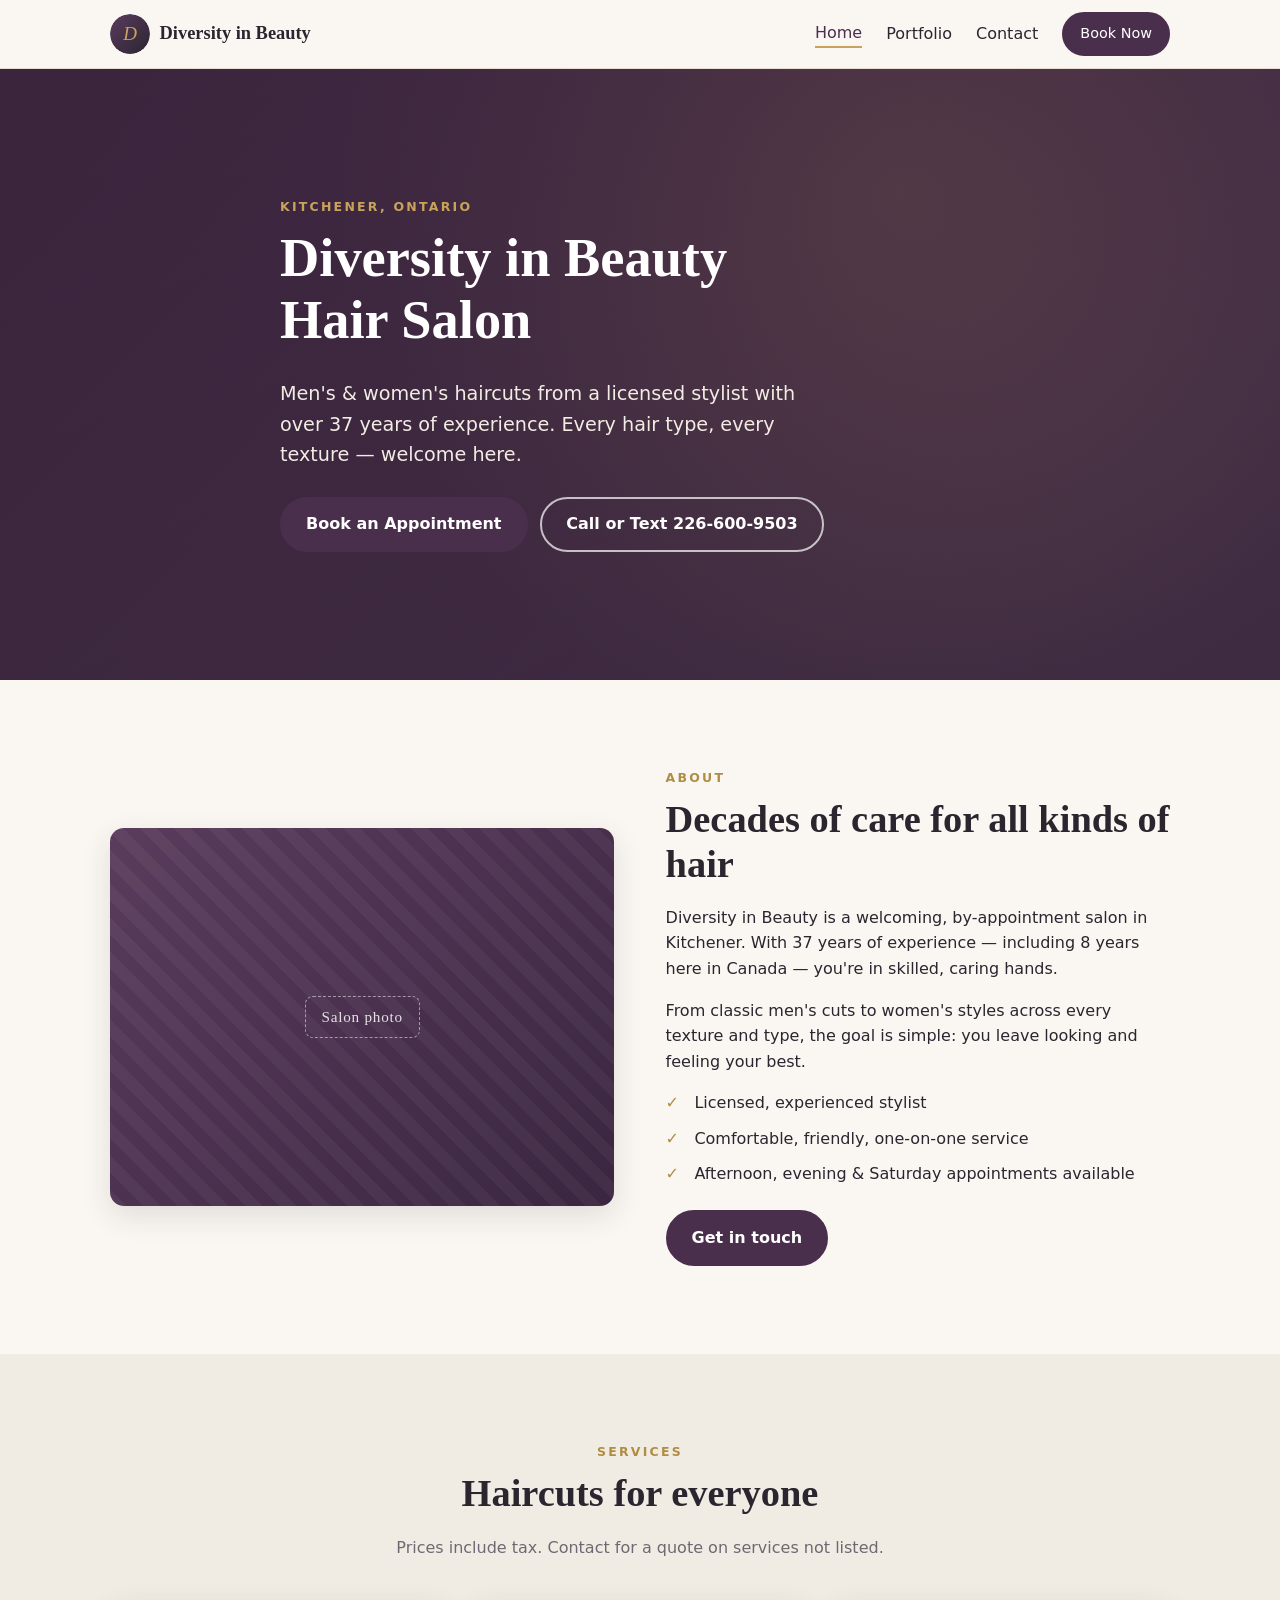
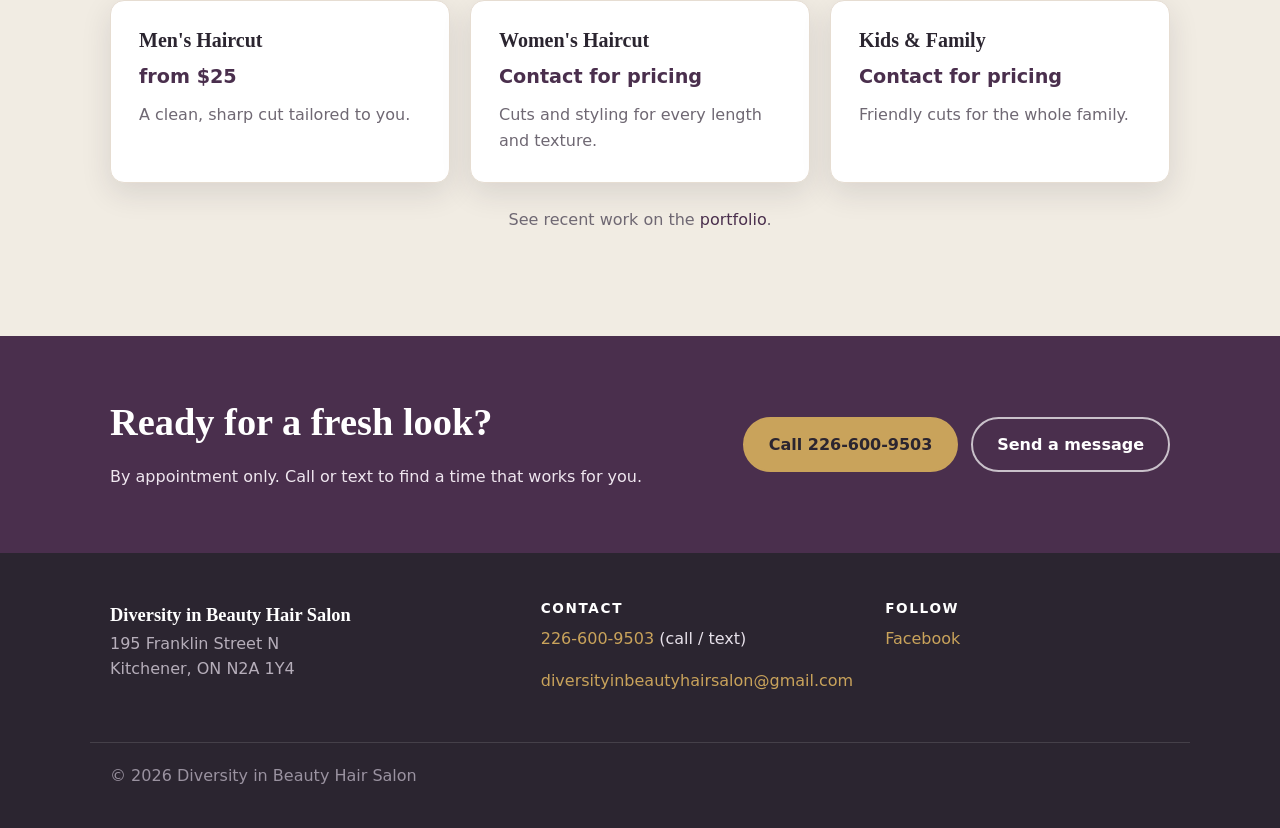
==== index.html @ 56483f5f "Add static rebuild of salon website (POC for Wix migration) Rebuilds the Diversity in Beauty Hair Sa" ====
<!DOCTYPE html>
<html lang="en">
<head>
  <meta charset="UTF-8" />
  <meta name="viewport" content="width=device-width, initial-scale=1.0" />
  <title>Diversity in Beauty Hair Salon | Kitchener, ON</title>
  <meta name="description" content="Diversity in Beauty Hair Salon in Kitchener, ON. Men's and women's haircuts by a licensed stylist with 37 years of experience. By appointment — call or text 226-600-9503." />
  <meta name="theme-color" content="#4a2f4d" />

  <!-- Open Graph / social sharing -->
  <meta property="og:title" content="Diversity in Beauty Hair Salon" />
  <meta property="og:description" content="Men's and women's haircuts in Kitchener, ON. By appointment — call or text 226-600-9503." />
  <meta property="og:type" content="website" />
  <meta property="og:url" content="https://www.diversityinbeautyhairsalon.com/" />
  <meta property="og:image" content="assets/hero-salon.svg" />

  <link rel="icon" href="assets/favicon.svg" type="image/svg+xml" />
  <link rel="stylesheet" href="css/styles.css" />

  <!-- Structured data for local SEO -->
  <script type="application/ld+json">
  {
    "@context": "https://schema.org",
    "@type": "HairSalon",
    "name": "Diversity in Beauty Hair Salon",
    "image": "https://www.diversityinbeautyhairsalon.com/assets/hero-salon.svg",
    "url": "https://www.diversityinbeautyhairsalon.com/",
    "telephone": "+1-226-600-9503",
    "email": "diversityinbeautyhairsalon@gmail.com",
    "priceRange": "$$",
    "address": {
      "@type": "PostalAddress",
      "streetAddress": "195 Franklin Street N",
      "addressLocality": "Kitchener",
      "addressRegion": "ON",
      "postalCode": "N2A 1Y4",
      "addressCountry": "CA"
    },
    "sameAs": ["https://www.facebook.com/diversitybeautyhairsalon/"]
  }
  </script>
</head>
<body>
  <a class="skip-link" href="#main">Skip to content</a>

  <!-- Header / nav -->
  <header class="site-header" data-header>
    <div class="container nav-bar">
      <a class="brand" href="index.html">
        <img src="assets/logo.svg" alt="" class="brand-mark" width="40" height="40" />
        <span class="brand-text">Diversity in Beauty</span>
      </a>
      <button class="nav-toggle" aria-expanded="false" aria-controls="primary-nav" aria-label="Open menu" data-nav-toggle>
        <span></span><span></span><span></span>
      </button>
      <nav class="primary-nav" id="primary-nav" data-nav>
        <a href="index.html" class="active">Home</a>
        <a href="portfolio.html">Portfolio</a>
        <a href="contact.html">Contact</a>
        <a href="contact.html" class="btn btn-sm nav-cta">Book Now</a>
      </nav>
    </div>
  </header>

  <main id="main">
    <!-- Hero -->
    <section class="hero">
      <div class="hero-media" aria-hidden="true"></div>
      <div class="container hero-inner">
        <p class="eyebrow">Kitchener, Ontario</p>
        <h1>Diversity in Beauty<br />Hair Salon</h1>
        <p class="lead">Men's &amp; women's haircuts from a licensed stylist with over 37 years of experience. Every hair type, every texture &mdash; welcome here.</p>
        <div class="hero-actions">
          <a href="contact.html" class="btn">Book an Appointment</a>
          <a href="tel:+12266009503" class="btn btn-outline">Call or Text 226-600-9503</a>
        </div>
      </div>
    </section>

    <!-- About -->
    <section class="section">
      <div class="container grid-2">
        <div class="media-card" role="img" aria-label="Photo of the salon interior — replace with a real photo">
          <span class="media-card-label">Salon photo</span>
        </div>
        <div>
          <p class="eyebrow">About</p>
          <h2>Decades of care for all kinds of hair</h2>
          <p>Diversity in Beauty is a welcoming, by-appointment salon in Kitchener. With 37 years of experience &mdash; including 8 years here in Canada &mdash; you're in skilled, caring hands.</p>
          <p>From classic men's cuts to women's styles across every texture and type, the goal is simple: you leave looking and feeling your best.</p>
          <ul class="checklist">
            <li>Licensed, experienced stylist</li>
            <li>Comfortable, friendly, one-on-one service</li>
            <li>Afternoon, evening &amp; Saturday appointments available</li>
          </ul>
          <a href="contact.html" class="btn">Get in touch</a>
        </div>
      </div>
    </section>

    <!-- Services -->
    <section class="section section-alt">
      <div class="container">
        <div class="section-head">
          <p class="eyebrow">Services</p>
          <h2>Haircuts for everyone</h2>
          <p class="section-sub">Prices include tax. Contact for a quote on services not listed.</p>
        </div>
        <div class="cards">
          <article class="card">
            <h3>Men's Haircut</h3>
            <p class="price">from $25</p>
            <p>A clean, sharp cut tailored to you.</p>
          </article>
          <article class="card">
            <h3>Women's Haircut</h3>
            <p class="price">Contact for pricing</p>
            <p>Cuts and styling for every length and texture.</p>
          </article>
          <article class="card">
            <h3>Kids &amp; Family</h3>
            <p class="price">Contact for pricing</p>
            <p>Friendly cuts for the whole family.</p>
          </article>
        </div>
        <p class="muted center">See recent work on the <a href="portfolio.html">portfolio</a>.</p>
      </div>
    </section>

    <!-- CTA -->
    <section class="cta-band">
      <div class="container cta-inner">
        <div>
          <h2>Ready for a fresh look?</h2>
          <p>By appointment only. Call or text to find a time that works for you.</p>
        </div>
        <div class="cta-actions">
          <a href="tel:+12266009503" class="btn">Call 226-600-9503</a>
          <a href="contact.html" class="btn btn-outline">Send a message</a>
        </div>
      </div>
    </section>
  </main>

  <!-- Footer -->
  <footer class="site-footer">
    <div class="container footer-grid">
      <div>
        <span class="brand-text">Diversity in Beauty Hair Salon</span>
        <p class="muted">195 Franklin Street N<br />Kitchener, ON N2A 1Y4</p>
      </div>
      <div>
        <h4>Contact</h4>
        <p><a href="tel:+12266009503">226-600-9503</a> (call / text)</p>
        <p><a href="mailto:diversityinbeautyhairsalon@gmail.com">diversityinbeautyhairsalon@gmail.com</a></p>
      </div>
      <div>
        <h4>Follow</h4>
        <p><a href="https://www.facebook.com/diversitybeautyhairsalon/" target="_blank" rel="noopener">Facebook</a></p>
      </div>
    </div>
    <div class="container footer-bottom">
      <p class="muted">&copy; <span data-year>2026</span> Diversity in Beauty Hair Salon</p>
    </div>
  </footer>

  <script src="js/main.js"></script>
</body>
</html>
---- css/styles.css ----
/* =========================================================
   Diversity in Beauty Hair Salon
   Lightweight, dependency-free stylesheet
   ========================================================= */

:root {
  --plum: #4a2f4d;
  --plum-dark: #38233a;
  --gold: #c9a35b;
  --gold-dark: #b08d44;
  --cream: #faf7f2;
  --cream-2: #f1ece3;
  --ink: #2b2530;
  --muted: #6f6873;
  --white: #ffffff;
  --line: #e6ddd2;
  --radius: 14px;
  --shadow: 0 10px 30px rgba(43, 37, 48, 0.12);
  --maxw: 1100px;
  --font: "Segoe UI", system-ui, -apple-system, Roboto, Helvetica, Arial, sans-serif;
  --serif: Georgia, "Times New Roman", serif;
}

* { box-sizing: border-box; }

html { scroll-behavior: smooth; }

body {
  margin: 0;
  font-family: var(--font);
  color: var(--ink);
  background: var(--cream);
  line-height: 1.6;
  -webkit-font-smoothing: antialiased;
}

img { max-width: 100%; display: block; }

a { color: var(--plum); text-decoration: none; }
a:hover { text-decoration: underline; }

h1, h2, h3, h4 { font-family: var(--serif); line-height: 1.15; color: var(--ink); margin: 0 0 .5em; }
h1 { font-size: clamp(2.1rem, 5vw, 3.4rem); }
h2 { font-size: clamp(1.6rem, 3.5vw, 2.4rem); }
h3 { font-size: 1.25rem; }

p { margin: 0 0 1rem; }

.container { width: 100%; max-width: var(--maxw); margin: 0 auto; padding: 0 1.25rem; }

.eyebrow {
  text-transform: uppercase;
  letter-spacing: .18em;
  font-size: .78rem;
  font-weight: 700;
  color: var(--gold-dark);
  margin: 0 0 .6rem;
}

.muted { color: var(--muted); }
.center { text-align: center; }

.skip-link {
  position: absolute; left: -999px; top: 0;
  background: var(--plum); color: #fff; padding: .6rem 1rem; z-index: 200;
}
.skip-link:focus { left: 0; }

/* ---------- Buttons ---------- */
.btn {
  display: inline-block;
  background: var(--plum);
  color: #fff;
  padding: .8rem 1.5rem;
  border-radius: 999px;
  font-weight: 600;
  border: 2px solid var(--plum);
  cursor: pointer;
  transition: transform .12s ease, background .2s ease, box-shadow .2s ease;
  text-align: center;
}
.btn:hover { background: var(--plum-dark); border-color: var(--plum-dark); text-decoration: none; transform: translateY(-1px); box-shadow: var(--shadow); }
.btn-outline { background: transparent; color: var(--plum); }
.btn-outline:hover { background: var(--plum); color: #fff; }
.btn-sm { padding: .5rem 1rem; font-size: .9rem; }
.btn-block { width: 100%; }

/* ---------- Header / nav ---------- */
.site-header {
  position: sticky; top: 0; z-index: 100;
  background: rgba(250, 247, 242, .92);
  backdrop-filter: blur(8px);
  border-bottom: 1px solid var(--line);
}
.nav-bar { display: flex; align-items: center; justify-content: space-between; min-height: 68px; }
.brand { display: flex; align-items: center; gap: .6rem; color: var(--ink); }
.brand:hover { text-decoration: none; }
.brand-mark { border-radius: 50%; }
.brand-text { font-family: var(--serif); font-weight: 700; font-size: 1.15rem; }

.primary-nav { display: flex; align-items: center; gap: 1.5rem; }
.primary-nav a { color: var(--ink); font-weight: 500; }
.primary-nav a.active { color: var(--plum); border-bottom: 2px solid var(--gold); }
.primary-nav .nav-cta { color: #fff; }
.primary-nav .nav-cta.active { border-bottom: none; }

.nav-toggle {
  display: none;
  flex-direction: column; gap: 5px;
  background: none; border: 0; cursor: pointer; padding: .4rem;
}
.nav-toggle span { width: 26px; height: 2px; background: var(--ink); transition: .2s; }
.nav-toggle[aria-expanded="true"] span:nth-child(1) { transform: translateY(7px) rotate(45deg); }
.nav-toggle[aria-expanded="true"] span:nth-child(2) { opacity: 0; }
.nav-toggle[aria-expanded="true"] span:nth-child(3) { transform: translateY(-7px) rotate(-45deg); }

/* ---------- Hero ---------- */
.hero { position: relative; color: #fff; overflow: hidden; }
.hero-media {
  position: absolute; inset: 0;
  background:
    linear-gradient(135deg, rgba(56,35,58,.85), rgba(74,47,77,.6)),
    radial-gradient(circle at 70% 20%, rgba(201,163,91,.45), transparent 55%),
    linear-gradient(160deg, #4a2f4d, #2b2530);
}
.hero-inner { position: relative; padding: clamp(4rem, 12vw, 8rem) 1.25rem; max-width: 760px; }
.hero .eyebrow { color: var(--gold); }
.hero h1 { color: #fff; }
.hero .lead { font-size: 1.2rem; color: #f3ece4; max-width: 560px; }
.hero-actions { display: flex; flex-wrap: wrap; gap: .8rem; margin-top: 1.6rem; }
.hero .btn-outline { color: #fff; border-color: rgba(255,255,255,.7); }
.hero .btn-outline:hover { background: #fff; color: var(--plum); border-color: #fff; }

/* ---------- Sections ---------- */
.section { padding: clamp(3rem, 7vw, 5.5rem) 0; }
.section-alt { background: var(--cream-2); }
.section-head { max-width: 640px; margin: 0 auto 2.5rem; text-align: center; }
.section-sub { color: var(--muted); }
.lead { font-size: 1.15rem; }

.page-head { background: var(--cream-2); padding: clamp(2.5rem, 6vw, 4rem) 0; border-bottom: 1px solid var(--line); }
.page-head .lead { max-width: 620px; }

.grid-2 { display: grid; grid-template-columns: 1fr 1fr; gap: clamp(1.5rem, 4vw, 3.5rem); align-items: center; }

/* Image placeholder card */
.media-card {
  position: relative;
  aspect-ratio: 4 / 3;
  border-radius: var(--radius);
  background:
    repeating-linear-gradient(45deg, rgba(255,255,255,.04) 0 12px, transparent 12px 24px),
    linear-gradient(135deg, #5a3c5d, #3a2640);
  box-shadow: var(--shadow);
  display: grid; place-items: center;
}
.media-card-label {
  color: rgba(255,255,255,.85);
  font-family: var(--serif);
  letter-spacing: .05em;
  border: 1px dashed rgba(255,255,255,.5);
  padding: .5rem 1rem; border-radius: 8px; font-size: .95rem;
}

.checklist { list-style: none; padding: 0; margin: 0 0 1.5rem; }
.checklist li { position: relative; padding-left: 1.8rem; margin-bottom: .6rem; }
.checklist li::before {
  content: "✓"; position: absolute; left: 0; top: 0;
  color: var(--gold-dark); font-weight: 700;
}

/* ---------- Cards / services ---------- */
.cards { display: grid; grid-template-columns: repeat(3, 1fr); gap: 1.25rem; margin-bottom: 1.5rem; }
.card {
  background: var(--white); border: 1px solid var(--line);
  border-radius: var(--radius); padding: 1.75rem; box-shadow: var(--shadow);
  transition: transform .15s ease;
}
.card:hover { transform: translateY(-3px); }
.card .price { color: var(--plum); font-weight: 700; font-size: 1.2rem; margin: .2rem 0 .6rem; }
.card p:last-child { margin-bottom: 0; color: var(--muted); }

/* ---------- CTA band ---------- */
.cta-band { background: var(--plum); color: #fff; padding: clamp(2.5rem, 6vw, 4rem) 0; }
.cta-band h2 { color: #fff; }
.cta-inner { display: flex; align-items: center; justify-content: space-between; gap: 1.5rem; flex-wrap: wrap; }
.cta-band p { color: #efe6ef; margin: 0; }
.cta-actions { display: flex; gap: .8rem; flex-wrap: wrap; }
.cta-band .btn { background: var(--gold); border-color: var(--gold); color: #2b2530; }
.cta-band .btn:hover { background: var(--gold-dark); border-color: var(--gold-dark); }
.cta-band .btn-outline { background: transparent; color: #fff; border-color: rgba(255,255,255,.7); }
.cta-band .btn-outline:hover { background: #fff; color: var(--plum); }

/* ---------- Gallery ---------- */
.gallery { display: grid; grid-template-columns: repeat(3, 1fr); gap: 1.25rem; margin-bottom: 2rem; }
.gallery-item {
  margin: 0; aspect-ratio: 1 / 1; border-radius: var(--radius);
  display: grid; place-items: center; color: rgba(255,255,255,.85);
  font-family: var(--serif); letter-spacing: .05em; box-shadow: var(--shadow);
}
.gallery-item:nth-child(3n+1) { background: linear-gradient(135deg, #5a3c5d, #3a2640); }
.gallery-item:nth-child(3n+2) { background: linear-gradient(135deg, #b08d44, #8a6c30); }
.gallery-item:nth-child(3n+3) { background: linear-gradient(135deg, #6f4a73, #4a2f4d); }
.gallery-item span { border: 1px dashed rgba(255,255,255,.5); padding: .4rem .9rem; border-radius: 8px; }

/* ---------- Contact ---------- */
.contact-grid { display: grid; grid-template-columns: 1fr 1.3fr; gap: clamp(1.5rem, 4vw, 3rem); align-items: start; }
.contact-info { background: var(--white); border: 1px solid var(--line); border-radius: var(--radius); padding: 1.75rem; box-shadow: var(--shadow); }
.contact-list { list-style: none; padding: 0; margin: 0; }
.contact-list li { padding: .75rem 0; border-bottom: 1px solid var(--line); display: flex; flex-direction: column; gap: .15rem; }
.contact-list li:last-child { border-bottom: 0; }
.contact-label { text-transform: uppercase; letter-spacing: .12em; font-size: .72rem; font-weight: 700; color: var(--gold-dark); }

.contact-form-wrap { background: var(--white); border: 1px solid var(--line); border-radius: var(--radius); padding: 1.75rem; box-shadow: var(--shadow); }
.field { margin-bottom: 1rem; }
.field-row { display: grid; grid-template-columns: 1fr 1fr; gap: 1rem; }
.field label { display: block; font-weight: 600; margin-bottom: .35rem; font-size: .95rem; }
.field input, .field select, .field textarea {
  width: 100%; padding: .7rem .85rem; border: 1px solid var(--line);
  border-radius: 10px; font: inherit; color: var(--ink); background: var(--cream);
}
.field input:focus, .field select:focus, .field textarea:focus {
  outline: none; border-color: var(--plum); box-shadow: 0 0 0 3px rgba(74,47,77,.15); background: #fff;
}
.field textarea { resize: vertical; }
.hidden { display: none !important; }

.form-status { margin: 1rem 0 0; font-weight: 600; min-height: 1.2em; }
.form-status.success { color: #1f7a4d; }
.form-status.error { color: #b3261e; }

/* ---------- Map ---------- */
.map-section { line-height: 0; }
.map-section iframe { width: 100%; height: 380px; border: 0; display: block; }

/* ---------- Footer ---------- */
.site-footer { background: var(--ink); color: #e7e1ea; padding: 3rem 0 1.5rem; margin-top: 0; }
.site-footer a { color: var(--gold); }
.footer-grid { display: grid; grid-template-columns: 1.4fr 1fr 1fr; gap: 2rem; }
.site-footer h4 { color: #fff; margin-bottom: .6rem; font-family: var(--font); font-size: .85rem; text-transform: uppercase; letter-spacing: .12em; }
.site-footer .brand-text { color: #fff; }
.site-footer .muted { color: #b6aeba; }
.footer-bottom { border-top: 1px solid rgba(255,255,255,.12); margin-top: 2rem; padding-top: 1.25rem; }
.footer-bottom .muted { color: #9a92a0; }

/* ---------- Responsive ---------- */
@media (max-width: 820px) {
  .nav-toggle { display: flex; }
  .primary-nav {
    position: absolute; top: 68px; left: 0; right: 0;
    flex-direction: column; align-items: stretch; gap: 0;
    background: var(--cream); border-bottom: 1px solid var(--line);
    padding: .5rem 1.25rem 1rem;
    transform: translateY(-120%); opacity: 0; pointer-events: none;
    transition: transform .25s ease, opacity .25s ease;
  }
  .primary-nav.open { transform: translateY(0); opacity: 1; pointer-events: auto; }
  .primary-nav a { padding: .85rem 0; border-bottom: 1px solid var(--line); }
  .primary-nav a.active { border-bottom: 1px solid var(--line); }
  .primary-nav .nav-cta { margin-top: .75rem; }

  .grid-2 { grid-template-columns: 1fr; }
  .cards { grid-template-columns: 1fr; }
  .gallery { grid-template-columns: repeat(2, 1fr); }
  .contact-grid { grid-template-columns: 1fr; }
  .footer-grid { grid-template-columns: 1fr; gap: 1.5rem; }
  .cta-inner { flex-direction: column; align-items: flex-start; }
}

@media (max-width: 460px) {
  .field-row { grid-template-columns: 1fr; }
  .gallery { grid-template-columns: 1fr; }
}

@media (prefers-reduced-motion: reduce) {
  * { scroll-behavior: auto; transition: none !important; }
}
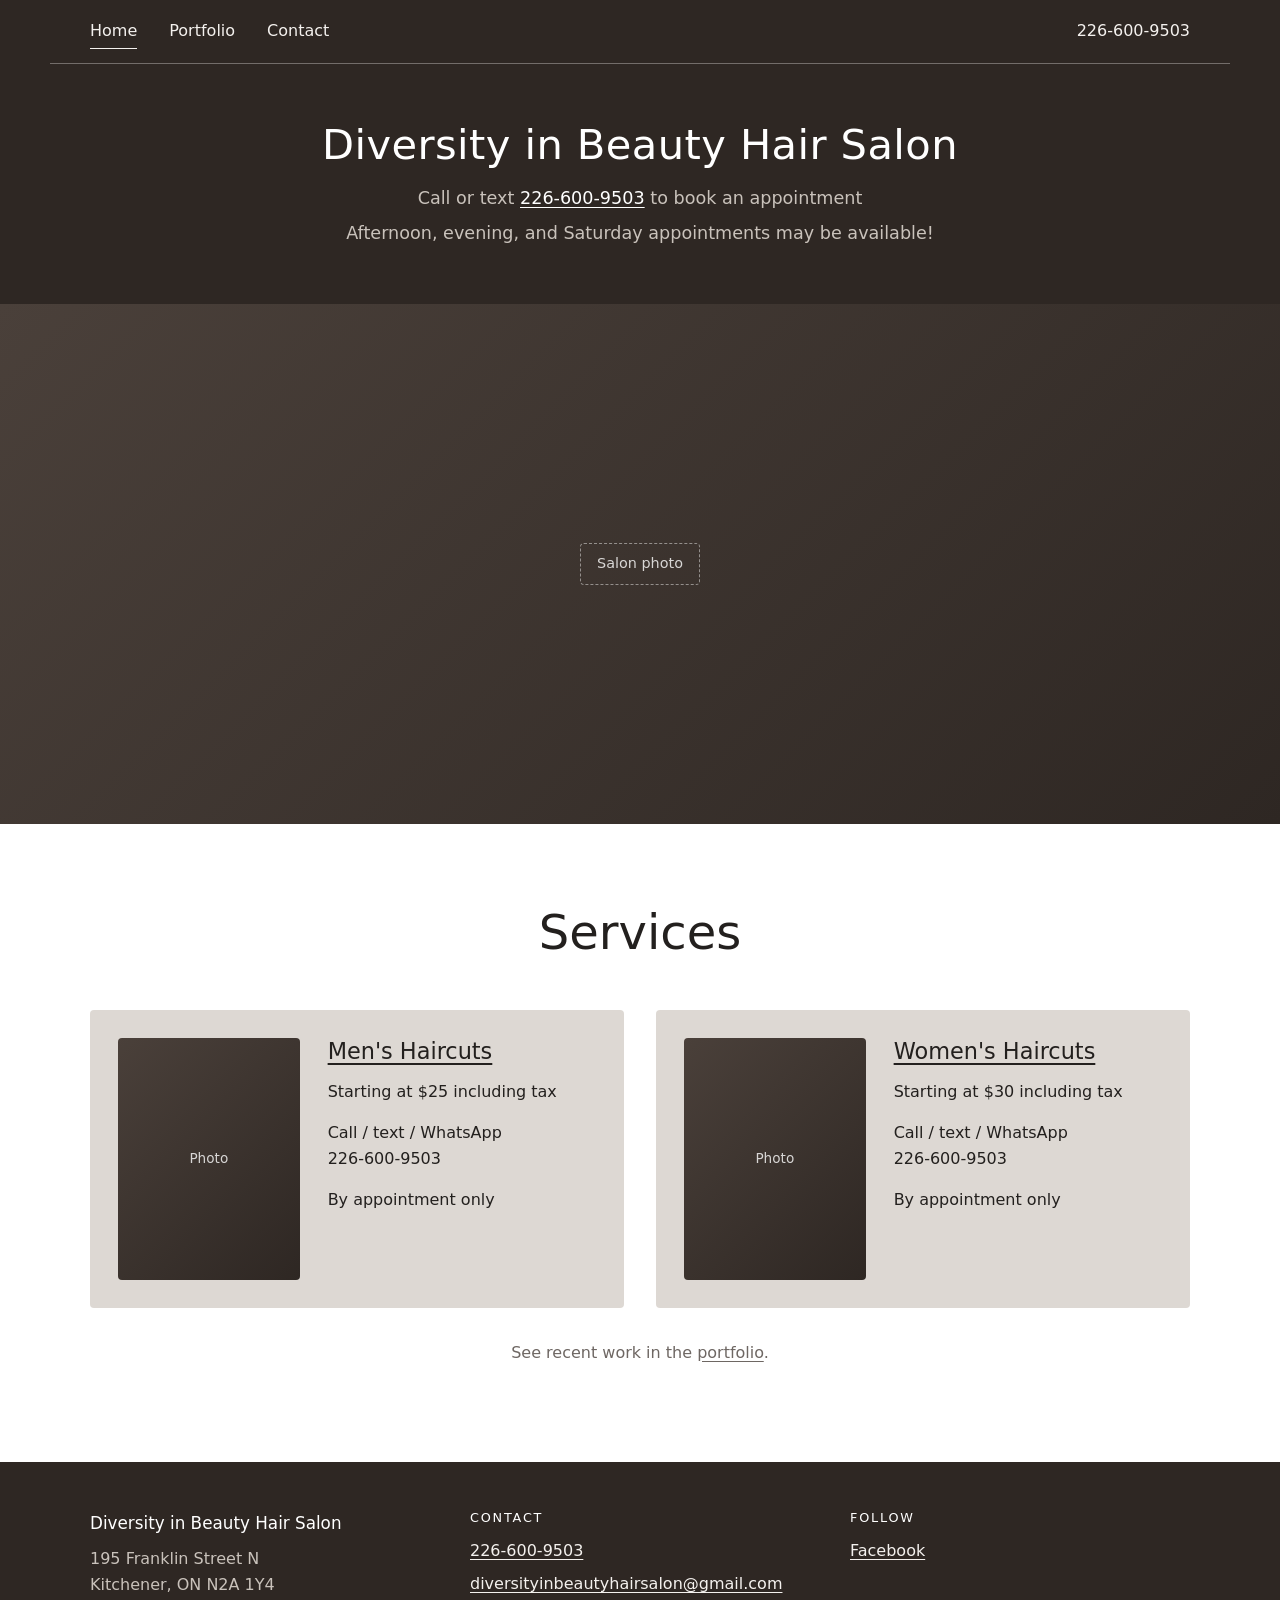
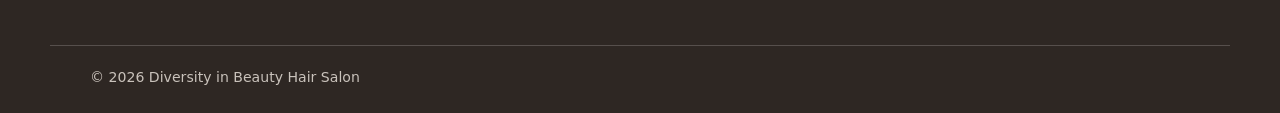
==== commit fea1e1e2: "Match live site content and make the layout fully responsive Rework the static rebuild so it mirrors" ====
--- a/index.html
+++ b/index.html
@@ -4,16 +4,17 @@
   <meta charset="UTF-8" />
   <meta name="viewport" content="width=device-width, initial-scale=1.0" />
   <title>Diversity in Beauty Hair Salon | Kitchener, ON</title>
-  <meta name="description" content="Diversity in Beauty Hair Salon in Kitchener, ON. Men's and women's haircuts by a licensed stylist with 37 years of experience. By appointment — call or text 226-600-9503." />
-  <meta name="theme-color" content="#4a2f4d" />
+  <meta name="description" content="Diversity in Beauty Hair Salon in Kitchener, ON. Men's haircuts from $25, women's haircuts from $30, including tax. By appointment — call or text 226-600-9503." />
+  <meta name="theme-color" content="#2e2723" />
 
   <!-- Open Graph / social sharing -->
   <meta property="og:title" content="Diversity in Beauty Hair Salon" />
   <meta property="og:description" content="Men's and women's haircuts in Kitchener, ON. By appointment — call or text 226-600-9503." />
   <meta property="og:type" content="website" />
   <meta property="og:url" content="https://www.diversityinbeautyhairsalon.com/" />
-  <meta property="og:image" content="assets/hero-salon.svg" />
+  <meta property="og:image" content="https://www.diversityinbeautyhairsalon.com/assets/hero-salon.svg" />
 
+  <link rel="canonical" href="https://www.diversityinbeautyhairsalon.com/" />
   <link rel="icon" href="assets/favicon.svg" type="image/svg+xml" />
   <link rel="stylesheet" href="css/styles.css" />
 
@@ -44,100 +45,74 @@
   <a class="skip-link" href="#main">Skip to content</a>
 
   <!-- Header / nav -->
-  <header class="site-header" data-header>
+  <header class="site-header">
     <div class="container nav-bar">
-      <a class="brand" href="index.html">
-        <img src="assets/logo.svg" alt="" class="brand-mark" width="40" height="40" />
-        <span class="brand-text">Diversity in Beauty</span>
-      </a>
       <button class="nav-toggle" aria-expanded="false" aria-controls="primary-nav" aria-label="Open menu" data-nav-toggle>
         <span></span><span></span><span></span>
       </button>
       <nav class="primary-nav" id="primary-nav" data-nav>
-        <a href="index.html" class="active">Home</a>
-        <a href="portfolio.html">Portfolio</a>
-        <a href="contact.html">Contact</a>
-        <a href="contact.html" class="btn btn-sm nav-cta">Book Now</a>
+        <a href="./" class="active" aria-current="page">Home</a>
+        <a href="portfolio/">Portfolio</a>
+        <a href="contact/">Contact</a>
       </nav>
+      <a class="nav-phone" href="tel:+12266009503">226-600-9503</a>
     </div>
   </header>
 
   <main id="main">
-    <!-- Hero -->
-    <section class="hero">
-      <div class="hero-media" aria-hidden="true"></div>
-      <div class="container hero-inner">
-        <p class="eyebrow">Kitchener, Ontario</p>
-        <h1>Diversity in Beauty<br />Hair Salon</h1>
-        <p class="lead">Men's &amp; women's haircuts from a licensed stylist with over 37 years of experience. Every hair type, every texture &mdash; welcome here.</p>
-        <div class="hero-actions">
-          <a href="contact.html" class="btn">Book an Appointment</a>
-          <a href="tel:+12266009503" class="btn btn-outline">Call or Text 226-600-9503</a>
-        </div>
+    <!-- Title band -->
+    <section class="hero-band">
+      <div class="container">
+        <h1>Diversity in Beauty Hair Salon</h1>
+        <p>Call or text <a href="tel:+12266009503">226-600-9503</a> to book an appointment</p>
+        <p>Afternoon, evening, and Saturday appointments may be available!</p>
       </div>
     </section>
 
-    <!-- About -->
-    <section class="section">
-      <div class="container grid-2">
-        <div class="media-card" role="img" aria-label="Photo of the salon interior — replace with a real photo">
-          <span class="media-card-label">Salon photo</span>
-        </div>
-        <div>
-          <p class="eyebrow">About</p>
-          <h2>Decades of care for all kinds of hair</h2>
-          <p>Diversity in Beauty is a welcoming, by-appointment salon in Kitchener. With 37 years of experience &mdash; including 8 years here in Canada &mdash; you're in skilled, caring hands.</p>
-          <p>From classic men's cuts to women's styles across every texture and type, the goal is simple: you leave looking and feeling your best.</p>
-          <ul class="checklist">
-            <li>Licensed, experienced stylist</li>
-            <li>Comfortable, friendly, one-on-one service</li>
-            <li>Afternoon, evening &amp; Saturday appointments available</li>
-          </ul>
-          <a href="contact.html" class="btn">Get in touch</a>
-        </div>
+    <!-- Wide salon photo.
+         To use the real photo: put it in assets/ and replace the whole
+         <div class="placeholder"> below with:
+           <img src="assets/salon.jpg" alt="Inside Diversity in Beauty Hair Salon" /> -->
+    <div class="hero-photo">
+      <div class="placeholder" role="img" aria-label="Photo of the salon interior">
+        <span>Salon photo</span>
       </div>
-    </section>
+    </div>
 
     <!-- Services -->
-    <section class="section section-alt">
+    <section class="section">
       <div class="container">
-        <div class="section-head">
-          <p class="eyebrow">Services</p>
-          <h2>Haircuts for everyone</h2>
-          <p class="section-sub">Prices include tax. Contact for a quote on services not listed.</p>
+        <h2 class="section-title">Services</h2>
+
+        <div class="services">
+
+          <article class="service">
+            <!-- Replace with: <img class="service-media" src="../assets/mens-haircut.jpg" alt="Men's haircut" /> -->
+            <div class="service-media placeholder" role="img" aria-label="Men's haircut photo">Photo</div>
+            <div>
+              <h3>Men's Haircuts</h3>
+              <p class="price">Starting at $25 including tax</p>
+              <p>Call / text / WhatsApp<br /><a href="tel:+12266009503">226-600-9503</a></p>
+              <p>By appointment only</p>
+            </div>
+          </article>
+
+          <article class="service">
+            <!-- Replace with: <img class="service-media" src="../assets/womens-haircut.jpg" alt="Women's haircut" /> -->
+            <div class="service-media placeholder" role="img" aria-label="Women's haircut photo">Photo</div>
+            <div>
+              <h3>Women's Haircuts</h3>
+              <p class="price">Starting at $30 including tax</p>
+              <p>Call / text / WhatsApp<br /><a href="tel:+12266009503">226-600-9503</a></p>
+              <p>By appointment only</p>
+            </div>
+          </article>
+
         </div>
-        <div class="cards">
-          <article class="card">
-            <h3>Men's Haircut</h3>
-            <p class="price">from $25</p>
-            <p>A clean, sharp cut tailored to you.</p>
-          </article>
-          <article class="card">
-            <h3>Women's Haircut</h3>
-            <p class="price">Contact for pricing</p>
-            <p>Cuts and styling for every length and texture.</p>
-          </article>
-          <article class="card">
-            <h3>Kids &amp; Family</h3>
-            <p class="price">Contact for pricing</p>
-            <p>Friendly cuts for the whole family.</p>
-          </article>
-        </div>
-        <p class="muted center">See recent work on the <a href="portfolio.html">portfolio</a>.</p>
-      </div>
-    </section>
 
-    <!-- CTA -->
-    <section class="cta-band">
-      <div class="container cta-inner">
-        <div>
-          <h2>Ready for a fresh look?</h2>
-          <p>By appointment only. Call or text to find a time that works for you.</p>
-        </div>
-        <div class="cta-actions">
-          <a href="tel:+12266009503" class="btn">Call 226-600-9503</a>
-          <a href="contact.html" class="btn btn-outline">Send a message</a>
-        </div>
+        <p class="muted center" style="margin-top: 2rem;">
+          See recent work in the <a href="portfolio/" style="text-decoration:underline;text-underline-offset:3px;">portfolio</a>.
+        </p>
       </div>
     </section>
   </main>
@@ -146,12 +121,12 @@
   <footer class="site-footer">
     <div class="container footer-grid">
       <div>
-        <span class="brand-text">Diversity in Beauty Hair Salon</span>
-        <p class="muted">195 Franklin Street N<br />Kitchener, ON N2A 1Y4</p>
+        <span class="footer-brand">Diversity in Beauty Hair Salon</span>
+        <p>195 Franklin Street N<br />Kitchener, ON N2A 1Y4</p>
       </div>
       <div>
         <h4>Contact</h4>
-        <p><a href="tel:+12266009503">226-600-9503</a> (call / text)</p>
+        <p><a href="tel:+12266009503">226-600-9503</a></p>
         <p><a href="mailto:diversityinbeautyhairsalon@gmail.com">diversityinbeautyhairsalon@gmail.com</a></p>
       </div>
       <div>
@@ -160,7 +135,7 @@
       </div>
     </div>
     <div class="container footer-bottom">
-      <p class="muted">&copy; <span data-year>2026</span> Diversity in Beauty Hair Salon</p>
+      <p>&copy; <span data-year>2026</span> Diversity in Beauty Hair Salon</p>
     </div>
   </footer>
 
--- a/css/styles.css
+++ b/css/styles.css
@@ -1,277 +1,263 @@
 /* =========================================================
    Diversity in Beauty Hair Salon
-   Lightweight, dependency-free stylesheet
+   Lightweight, dependency-free stylesheet.
+
+   Layout is fluid: one set of rules that reflows from phone
+   to tablet to desktop. Breakpoints are only used where the
+   content genuinely needs to change shape.
    ========================================================= */
 
 :root {
-  --plum: #4a2f4d;
-  --plum-dark: #38233a;
-  --gold: #c9a35b;
-  --gold-dark: #b08d44;
-  --cream: #faf7f2;
-  --cream-2: #f1ece3;
-  --ink: #2b2530;
-  --muted: #6f6873;
-  --white: #ffffff;
-  --line: #e6ddd2;
-  --radius: 14px;
-  --shadow: 0 10px 30px rgba(43, 37, 48, 0.12);
-  --maxw: 1100px;
-  --font: "Segoe UI", system-ui, -apple-system, Roboto, Helvetica, Arial, sans-serif;
-  --serif: Georgia, "Times New Roman", serif;
+  --ink:        #2e2723;  /* dark warm brown — header, hero band, footer */
+  --ink-soft:   #3a322d;
+  --text:       #23201e;
+  --muted:      #6e6763;
+  --bg:         #ffffff;
+  --panel:      #ddd8d3;  /* warm grey service panels */
+  --panel-soft: #efece9;
+  --line:       #e3ded9;
+  --on-dark:    #f4f1ee;
+  --on-dark-mut:#c9c2bb;
+
+  --radius: 4px;
+  --shadow: 0 8px 24px rgba(46, 39, 35, .10);
+  --maxw: 1180px;
+  --readw: 720px;
+
+  --font: "Futura", "Century Gothic", "Avenir Next", "Segoe UI", system-ui,
+          -apple-system, Roboto, Helvetica, Arial, sans-serif;
 }
 
 * { box-sizing: border-box; }
-
-html { scroll-behavior: smooth; }
+html { scroll-behavior: smooth; -webkit-text-size-adjust: 100%; }
 
 body {
   margin: 0;
   font-family: var(--font);
-  color: var(--ink);
-  background: var(--cream);
-  line-height: 1.6;
+  color: var(--text);
+  background: var(--bg);
+  line-height: 1.65;
+  font-weight: 300;
   -webkit-font-smoothing: antialiased;
 }
 
-img { max-width: 100%; display: block; }
-
-a { color: var(--plum); text-decoration: none; }
+img { max-width: 100%; display: block; height: auto; }
+
+a { color: inherit; text-decoration: none; }
 a:hover { text-decoration: underline; }
 
-h1, h2, h3, h4 { font-family: var(--serif); line-height: 1.15; color: var(--ink); margin: 0 0 .5em; }
-h1 { font-size: clamp(2.1rem, 5vw, 3.4rem); }
-h2 { font-size: clamp(1.6rem, 3.5vw, 2.4rem); }
-h3 { font-size: 1.25rem; }
-
-p { margin: 0 0 1rem; }
-
-.container { width: 100%; max-width: var(--maxw); margin: 0 auto; padding: 0 1.25rem; }
-
-.eyebrow {
-  text-transform: uppercase;
-  letter-spacing: .18em;
-  font-size: .78rem;
-  font-weight: 700;
-  color: var(--gold-dark);
-  margin: 0 0 .6rem;
-}
-
-.muted { color: var(--muted); }
+h1, h2, h3, h4 { line-height: 1.2; margin: 0 0 .5em; font-weight: 400; }
+h1 { font-size: clamp(1.75rem, 4.2vw, 2.6rem); }
+h2 { font-size: clamp(1.9rem, 5vw, 3rem); }
+h3 { font-size: clamp(1.15rem, 2.4vw, 1.4rem); }
+p  { margin: 0 0 1rem; }
+
+.container { width: 100%; max-width: var(--maxw); margin: 0 auto; padding: 0 clamp(1rem, 4vw, 2.5rem); }
+.muted  { color: var(--muted); }
 .center { text-align: center; }
 
-.skip-link {
-  position: absolute; left: -999px; top: 0;
-  background: var(--plum); color: #fff; padding: .6rem 1rem; z-index: 200;
-}
+.skip-link { position: absolute; left: -999px; top: 0; background: var(--ink); color: #fff; padding: .6rem 1rem; z-index: 300; }
 .skip-link:focus { left: 0; }
+
+/* Visible keyboard focus everywhere */
+:focus-visible { outline: 2px solid #c9a35b; outline-offset: 3px; }
 
 /* ---------- Buttons ---------- */
 .btn {
-  display: inline-block;
-  background: var(--plum);
-  color: #fff;
-  padding: .8rem 1.5rem;
-  border-radius: 999px;
-  font-weight: 600;
-  border: 2px solid var(--plum);
-  cursor: pointer;
-  transition: transform .12s ease, background .2s ease, box-shadow .2s ease;
-  text-align: center;
-}
-.btn:hover { background: var(--plum-dark); border-color: var(--plum-dark); text-decoration: none; transform: translateY(-1px); box-shadow: var(--shadow); }
-.btn-outline { background: transparent; color: var(--plum); }
-.btn-outline:hover { background: var(--plum); color: #fff; }
-.btn-sm { padding: .5rem 1rem; font-size: .9rem; }
+  display: inline-block; cursor: pointer; text-align: center;
+  background: var(--ink); color: #fff;
+  border: 1px solid var(--ink);
+  padding: .8rem 1.6rem; border-radius: var(--radius);
+  font-size: 1rem; font-weight: 400; letter-spacing: .02em;
+  transition: background .18s ease, color .18s ease;
+}
+.btn:hover { background: var(--ink-soft); text-decoration: none; }
+.btn-outline { background: transparent; color: var(--ink); }
+.btn-outline:hover { background: var(--ink); color: #fff; }
 .btn-block { width: 100%; }
 
 /* ---------- Header / nav ---------- */
-.site-header {
-  position: sticky; top: 0; z-index: 100;
-  background: rgba(250, 247, 242, .92);
-  backdrop-filter: blur(8px);
-  border-bottom: 1px solid var(--line);
-}
-.nav-bar { display: flex; align-items: center; justify-content: space-between; min-height: 68px; }
-.brand { display: flex; align-items: center; gap: .6rem; color: var(--ink); }
-.brand:hover { text-decoration: none; }
-.brand-mark { border-radius: 50%; }
-.brand-text { font-family: var(--serif); font-weight: 700; font-size: 1.15rem; }
-
-.primary-nav { display: flex; align-items: center; gap: 1.5rem; }
-.primary-nav a { color: var(--ink); font-weight: 500; }
-.primary-nav a.active { color: var(--plum); border-bottom: 2px solid var(--gold); }
-.primary-nav .nav-cta { color: #fff; }
-.primary-nav .nav-cta.active { border-bottom: none; }
+.site-header { background: var(--ink); color: var(--on-dark); }
+.nav-bar {
+  display: flex; align-items: center; gap: 1rem;
+  min-height: 64px; padding-top: .5rem; padding-bottom: .5rem;
+  border-bottom: 1px solid rgba(244, 241, 238, .35);
+}
+
+.primary-nav { display: flex; align-items: center; gap: clamp(1rem, 3vw, 2rem); }
+.primary-nav a { color: var(--on-dark); font-size: 1rem; padding: .25rem 0; }
+.primary-nav a.active { border-bottom: 1px solid var(--on-dark); }
+
+/* Phone number sits opposite the nav on wide screens */
+.nav-phone { margin-left: auto; color: var(--on-dark); font-size: 1rem; white-space: nowrap; padding: .6rem 0; }
 
 .nav-toggle {
-  display: none;
+  display: none; margin-left: auto;
   flex-direction: column; gap: 5px;
-  background: none; border: 0; cursor: pointer; padding: .4rem;
-}
-.nav-toggle span { width: 26px; height: 2px; background: var(--ink); transition: .2s; }
+  background: none; border: 0; cursor: pointer; padding: .5rem;
+}
+.nav-toggle span { display: block; width: 24px; height: 2px; background: var(--on-dark); transition: transform .2s, opacity .2s; }
 .nav-toggle[aria-expanded="true"] span:nth-child(1) { transform: translateY(7px) rotate(45deg); }
 .nav-toggle[aria-expanded="true"] span:nth-child(2) { opacity: 0; }
 .nav-toggle[aria-expanded="true"] span:nth-child(3) { transform: translateY(-7px) rotate(-45deg); }
 
-/* ---------- Hero ---------- */
-.hero { position: relative; color: #fff; overflow: hidden; }
-.hero-media {
-  position: absolute; inset: 0;
-  background:
-    linear-gradient(135deg, rgba(56,35,58,.85), rgba(74,47,77,.6)),
-    radial-gradient(circle at 70% 20%, rgba(201,163,91,.45), transparent 55%),
-    linear-gradient(160deg, #4a2f4d, #2b2530);
-}
-.hero-inner { position: relative; padding: clamp(4rem, 12vw, 8rem) 1.25rem; max-width: 760px; }
-.hero .eyebrow { color: var(--gold); }
-.hero h1 { color: #fff; }
-.hero .lead { font-size: 1.2rem; color: #f3ece4; max-width: 560px; }
-.hero-actions { display: flex; flex-wrap: wrap; gap: .8rem; margin-top: 1.6rem; }
-.hero .btn-outline { color: #fff; border-color: rgba(255,255,255,.7); }
-.hero .btn-outline:hover { background: #fff; color: var(--plum); border-color: #fff; }
+/* ---------- Hero band (dark, text only) ---------- */
+.hero-band { background: var(--ink); color: var(--on-dark); text-align: center; padding: clamp(2rem, 6vw, 3.5rem) 0 clamp(2.25rem, 6vw, 3.5rem); }
+.hero-band h1 { color: #fff; margin-bottom: .9rem; font-weight: 300; letter-spacing: .01em; }
+.hero-band p { color: var(--on-dark-mut); margin: 0 auto .35rem; max-width: var(--readw); font-size: clamp(.98rem, 2.2vw, 1.1rem); }
+.hero-band p:last-child { margin-bottom: 0; }
+.hero-band a { color: #fff; text-decoration: underline; text-underline-offset: 3px; }
+
+/* Wide salon photo directly under the hero band */
+.hero-photo { width: 100%; }
+.hero-photo img { width: 100%; height: clamp(240px, 42vw, 520px); object-fit: cover; }
+/* Placeholder used until a real photo is added */
+.hero-photo .placeholder {
+  width: 100%; height: clamp(240px, 42vw, 520px);
+  display: grid; place-items: center;
+  background: linear-gradient(135deg, #4a403a, #2e2723);
+  color: rgba(255,255,255,.8);
+}
+.hero-photo .placeholder span { border: 1px dashed rgba(255,255,255,.45); padding: .5rem 1rem; border-radius: var(--radius); font-size: .9rem; }
 
 /* ---------- Sections ---------- */
-.section { padding: clamp(3rem, 7vw, 5.5rem) 0; }
-.section-alt { background: var(--cream-2); }
-.section-head { max-width: 640px; margin: 0 auto 2.5rem; text-align: center; }
-.section-sub { color: var(--muted); }
-.lead { font-size: 1.15rem; }
-
-.page-head { background: var(--cream-2); padding: clamp(2.5rem, 6vw, 4rem) 0; border-bottom: 1px solid var(--line); }
-.page-head .lead { max-width: 620px; }
-
-.grid-2 { display: grid; grid-template-columns: 1fr 1fr; gap: clamp(1.5rem, 4vw, 3.5rem); align-items: center; }
-
-/* Image placeholder card */
-.media-card {
-  position: relative;
-  aspect-ratio: 4 / 3;
+.section { padding: clamp(2.5rem, 7vw, 5rem) 0; }
+.section-alt { background: var(--panel-soft); }
+.section-title { text-align: center; margin: 0 0 clamp(1.75rem, 5vw, 3rem); font-weight: 300; }
+.lead { font-size: clamp(1rem, 2.4vw, 1.15rem); }
+
+.page-head { padding: clamp(2rem, 5vw, 3rem) 0 clamp(1rem, 3vw, 1.5rem); text-align: center; }
+.page-head .lead { max-width: var(--readw); margin-left: auto; margin-right: auto; color: var(--muted); }
+
+/* ---------- Services ----------
+   Two panels side by side on desktop, stacked on phones.
+   Each panel is photo + text, which itself stacks on narrow screens. */
+.services {
+  display: grid;
+  grid-template-columns: repeat(auto-fit, minmax(min(420px, 100%), 1fr));
+  gap: clamp(1.25rem, 3vw, 2rem);
+}
+.service {
+  background: var(--panel);
   border-radius: var(--radius);
-  background:
-    repeating-linear-gradient(45deg, rgba(255,255,255,.04) 0 12px, transparent 12px 24px),
-    linear-gradient(135deg, #5a3c5d, #3a2640);
-  box-shadow: var(--shadow);
+  padding: clamp(1.25rem, 3vw, 1.75rem);
+  display: grid;
+  grid-template-columns: minmax(120px, 38%) 1fr;
+  gap: clamp(1rem, 2.5vw, 1.75rem);
+  align-items: start;
+}
+.service-media { width: 100%; aspect-ratio: 3 / 4; max-height: 340px; object-fit: cover; border-radius: var(--radius); }
+.service-media.placeholder {
   display: grid; place-items: center;
-}
-.media-card-label {
-  color: rgba(255,255,255,.85);
-  font-family: var(--serif);
-  letter-spacing: .05em;
-  border: 1px dashed rgba(255,255,255,.5);
-  padding: .5rem 1rem; border-radius: 8px; font-size: .95rem;
-}
-
-.checklist { list-style: none; padding: 0; margin: 0 0 1.5rem; }
-.checklist li { position: relative; padding-left: 1.8rem; margin-bottom: .6rem; }
-.checklist li::before {
-  content: "✓"; position: absolute; left: 0; top: 0;
-  color: var(--gold-dark); font-weight: 700;
-}
-
-/* ---------- Cards / services ---------- */
-.cards { display: grid; grid-template-columns: repeat(3, 1fr); gap: 1.25rem; margin-bottom: 1.5rem; }
-.card {
-  background: var(--white); border: 1px solid var(--line);
-  border-radius: var(--radius); padding: 1.75rem; box-shadow: var(--shadow);
-  transition: transform .15s ease;
-}
-.card:hover { transform: translateY(-3px); }
-.card .price { color: var(--plum); font-weight: 700; font-size: 1.2rem; margin: .2rem 0 .6rem; }
-.card p:last-child { margin-bottom: 0; color: var(--muted); }
-
-/* ---------- CTA band ---------- */
-.cta-band { background: var(--plum); color: #fff; padding: clamp(2.5rem, 6vw, 4rem) 0; }
-.cta-band h2 { color: #fff; }
-.cta-inner { display: flex; align-items: center; justify-content: space-between; gap: 1.5rem; flex-wrap: wrap; }
-.cta-band p { color: #efe6ef; margin: 0; }
-.cta-actions { display: flex; gap: .8rem; flex-wrap: wrap; }
-.cta-band .btn { background: var(--gold); border-color: var(--gold); color: #2b2530; }
-.cta-band .btn:hover { background: var(--gold-dark); border-color: var(--gold-dark); }
-.cta-band .btn-outline { background: transparent; color: #fff; border-color: rgba(255,255,255,.7); }
-.cta-band .btn-outline:hover { background: #fff; color: var(--plum); }
-
-/* ---------- Gallery ---------- */
-.gallery { display: grid; grid-template-columns: repeat(3, 1fr); gap: 1.25rem; margin-bottom: 2rem; }
-.gallery-item {
-  margin: 0; aspect-ratio: 1 / 1; border-radius: var(--radius);
-  display: grid; place-items: center; color: rgba(255,255,255,.85);
-  font-family: var(--serif); letter-spacing: .05em; box-shadow: var(--shadow);
-}
-.gallery-item:nth-child(3n+1) { background: linear-gradient(135deg, #5a3c5d, #3a2640); }
-.gallery-item:nth-child(3n+2) { background: linear-gradient(135deg, #b08d44, #8a6c30); }
-.gallery-item:nth-child(3n+3) { background: linear-gradient(135deg, #6f4a73, #4a2f4d); }
-.gallery-item span { border: 1px dashed rgba(255,255,255,.5); padding: .4rem .9rem; border-radius: 8px; }
-
-/* ---------- Contact ---------- */
-.contact-grid { display: grid; grid-template-columns: 1fr 1.3fr; gap: clamp(1.5rem, 4vw, 3rem); align-items: start; }
-.contact-info { background: var(--white); border: 1px solid var(--line); border-radius: var(--radius); padding: 1.75rem; box-shadow: var(--shadow); }
+  background: linear-gradient(135deg, #4a403a, #2e2723);
+  color: rgba(255,255,255,.8); font-size: .85rem; text-align: center; padding: .5rem;
+}
+.service h3 { margin: 0 0 .9rem; font-weight: 400; text-decoration: underline; text-underline-offset: 4px; }
+.service p { margin: 0 0 .9rem; }
+.service p:last-child { margin-bottom: 0; }
+.service .price { font-weight: 400; }
+
+/* ---------- Gallery (portfolio) ----------
+   A single centred column of photos, matching the current site. */
+.gallery { display: grid; gap: clamp(1rem, 3vw, 1.75rem); max-width: 860px; margin: 0 auto clamp(1.5rem, 4vw, 2.5rem); }
+.gallery-item { margin: 0; }
+.gallery-item img { width: 100%; border-radius: var(--radius); box-shadow: var(--shadow); cursor: zoom-in; }
+.gallery-item img:hover { opacity: .93; }
+/* Placeholder tiles, shown until real photos are added */
+.gallery-item .placeholder {
+  aspect-ratio: 4 / 3; border-radius: var(--radius);
+  display: grid; place-items: center;
+  background: linear-gradient(135deg, #4a403a, #2e2723);
+  color: rgba(255,255,255,.8);
+}
+.gallery-item .placeholder span { border: 1px dashed rgba(255,255,255,.45); padding: .4rem .9rem; border-radius: var(--radius); font-size: .9rem; }
+
+/* ---------- Lightbox ---------- */
+.lightbox { position: fixed; inset: 0; z-index: 200; background: rgba(20, 16, 14, .94); display: grid; place-items: center; padding: clamp(1rem, 4vw, 2.5rem); }
+.lightbox[hidden] { display: none; }
+.lightbox img { max-width: 100%; max-height: 86vh; border-radius: var(--radius); }
+.lightbox-close, .lightbox-prev, .lightbox-next {
+  position: absolute; display: grid; place-items: center; cursor: pointer;
+  width: 48px; height: 48px; border-radius: 50%; font-size: 1.5rem; line-height: 1;
+  background: rgba(255,255,255,.14); color: #fff; border: 1px solid rgba(255,255,255,.35);
+}
+.lightbox-close:hover, .lightbox-prev:hover, .lightbox-next:hover { background: rgba(255,255,255,.28); }
+.lightbox-close { top: clamp(.75rem, 2vw, 1.25rem); right: clamp(.75rem, 2vw, 1.25rem); }
+.lightbox-prev  { left: clamp(.5rem, 2vw, 1.25rem);  top: 50%; transform: translateY(-50%); }
+.lightbox-next  { right: clamp(.5rem, 2vw, 1.25rem); top: 50%; transform: translateY(-50%); }
+
+/* ---------- Contact page ---------- */
+.contact-grid { display: grid; grid-template-columns: repeat(auto-fit, minmax(min(320px, 100%), 1fr)); gap: clamp(1.5rem, 4vw, 3rem); align-items: start; }
+.contact-info, .contact-form-wrap { background: var(--panel-soft); border: 1px solid var(--line); border-radius: var(--radius); padding: clamp(1.25rem, 3vw, 1.75rem); }
+.contact-info h2, .contact-form-wrap h2 { font-size: clamp(1.3rem, 3vw, 1.6rem); }
 .contact-list { list-style: none; padding: 0; margin: 0; }
-.contact-list li { padding: .75rem 0; border-bottom: 1px solid var(--line); display: flex; flex-direction: column; gap: .15rem; }
-.contact-list li:last-child { border-bottom: 0; }
-.contact-label { text-transform: uppercase; letter-spacing: .12em; font-size: .72rem; font-weight: 700; color: var(--gold-dark); }
-
-.contact-form-wrap { background: var(--white); border: 1px solid var(--line); border-radius: var(--radius); padding: 1.75rem; box-shadow: var(--shadow); }
+.contact-list li { padding: .8rem 0; border-bottom: 1px solid var(--line); display: flex; flex-direction: column; gap: .15rem; }
+.contact-list li:last-child { border-bottom: 0; padding-bottom: 0; }
+.contact-list a { text-decoration: underline; text-underline-offset: 3px; }
+.contact-label { text-transform: uppercase; letter-spacing: .14em; font-size: .72rem; font-weight: 600; color: var(--muted); }
+
 .field { margin-bottom: 1rem; }
-.field-row { display: grid; grid-template-columns: 1fr 1fr; gap: 1rem; }
-.field label { display: block; font-weight: 600; margin-bottom: .35rem; font-size: .95rem; }
+.field label { display: block; margin-bottom: .3rem; font-size: .9rem; color: var(--muted); }
 .field input, .field select, .field textarea {
-  width: 100%; padding: .7rem .85rem; border: 1px solid var(--line);
-  border-radius: 10px; font: inherit; color: var(--ink); background: var(--cream);
-}
-.field input:focus, .field select:focus, .field textarea:focus {
-  outline: none; border-color: var(--plum); box-shadow: 0 0 0 3px rgba(74,47,77,.15); background: #fff;
+  width: 100%; padding: .7rem .85rem; font: inherit; color: var(--text);
+  background: #fff; border: 1px solid var(--line); border-radius: var(--radius);
 }
 .field textarea { resize: vertical; }
-.hidden { display: none !important; }
-
-.form-status { margin: 1rem 0 0; font-weight: 600; min-height: 1.2em; }
-.form-status.success { color: #1f7a4d; }
-.form-status.error { color: #b3261e; }
-
-/* ---------- Map ---------- */
-.map-section { line-height: 0; }
-.map-section iframe { width: 100%; height: 380px; border: 0; display: block; }
+.field-row { display: grid; grid-template-columns: repeat(auto-fit, minmax(min(180px, 100%), 1fr)); gap: 0 1rem; }
+.form-status { margin: .9rem 0 0; font-size: .92rem; min-height: 1.2em; }
+.form-status.success { color: #1f6b3c; }
+.form-status.error   { color: #9a2b2b; }
+
+.map-section { margin-top: clamp(2rem, 5vw, 3rem); }
+.map-section iframe { width: 100%; height: clamp(260px, 40vw, 420px); border: 0; display: block; }
 
 /* ---------- Footer ---------- */
-.site-footer { background: var(--ink); color: #e7e1ea; padding: 3rem 0 1.5rem; margin-top: 0; }
-.site-footer a { color: var(--gold); }
-.footer-grid { display: grid; grid-template-columns: 1.4fr 1fr 1fr; gap: 2rem; }
-.site-footer h4 { color: #fff; margin-bottom: .6rem; font-family: var(--font); font-size: .85rem; text-transform: uppercase; letter-spacing: .12em; }
-.site-footer .brand-text { color: #fff; }
-.site-footer .muted { color: #b6aeba; }
-.footer-bottom { border-top: 1px solid rgba(255,255,255,.12); margin-top: 2rem; padding-top: 1.25rem; }
-.footer-bottom .muted { color: #9a92a0; }
-
-/* ---------- Responsive ---------- */
-@media (max-width: 820px) {
-  .nav-toggle { display: flex; }
+.site-footer { background: var(--ink); color: var(--on-dark); padding: clamp(2rem, 5vw, 3rem) 0 1.5rem; margin-top: 0; }
+.footer-grid { display: grid; grid-template-columns: repeat(auto-fit, minmax(min(200px, 100%), 1fr)); gap: clamp(1.25rem, 4vw, 2.5rem); }
+.site-footer h4 { color: #fff; font-size: .8rem; text-transform: uppercase; letter-spacing: .14em; font-weight: 500; margin-bottom: .8rem; }
+.site-footer p { color: var(--on-dark-mut); margin: 0 0 .4rem; }
+.site-footer a { color: var(--on-dark); text-decoration: underline; text-underline-offset: 3px; }
+.footer-brand { color: #fff; font-size: 1.05rem; display: block; margin-bottom: .5rem; }
+.footer-bottom { margin-top: clamp(1.5rem, 4vw, 2.5rem); padding-top: 1.25rem; border-top: 1px solid rgba(244,241,238,.2); }
+.footer-bottom p { margin: 0; font-size: .88rem; }
+
+/* =========================================================
+   Responsive adjustments
+   ========================================================= */
+
+/* Phones only: the service panel's photo moves above its text.
+   On tablets the photo stays beside the text — stacking there just
+   made the panels needlessly tall. */
+@media (max-width: 560px) {
+  .service { grid-template-columns: 1fr; }
+  .service-media { aspect-ratio: 16 / 10; max-height: 240px; }
+}
+
+/* Phones: collapse the nav behind a hamburger */
+@media (max-width: 720px) {
+  /* Hamburger on the left, phone number on the right, menu drops below */
+  .nav-toggle { display: flex; margin-left: 0; order: 1; }
+  .nav-bar { flex-wrap: wrap; }
+  .nav-phone { margin-left: auto; order: 2; padding: .75rem .25rem; }
+
   .primary-nav {
-    position: absolute; top: 68px; left: 0; right: 0;
-    flex-direction: column; align-items: stretch; gap: 0;
-    background: var(--cream); border-bottom: 1px solid var(--line);
-    padding: .5rem 1.25rem 1rem;
-    transform: translateY(-120%); opacity: 0; pointer-events: none;
-    transition: transform .25s ease, opacity .25s ease;
+    order: 3;
+    display: none;
+    width: 100%;
+    flex-direction: column;
+    align-items: flex-start;
+    gap: .25rem;
+    padding: .5rem 0 .25rem;
   }
-  .primary-nav.open { transform: translateY(0); opacity: 1; pointer-events: auto; }
-  .primary-nav a { padding: .85rem 0; border-bottom: 1px solid var(--line); }
-  .primary-nav a.active { border-bottom: 1px solid var(--line); }
-  .primary-nav .nav-cta { margin-top: .75rem; }
-
-  .grid-2 { grid-template-columns: 1fr; }
-  .cards { grid-template-columns: 1fr; }
-  .gallery { grid-template-columns: repeat(2, 1fr); }
-  .contact-grid { grid-template-columns: 1fr; }
-  .footer-grid { grid-template-columns: 1fr; gap: 1.5rem; }
-  .cta-inner { flex-direction: column; align-items: flex-start; }
-}
-
-@media (max-width: 460px) {
-  .field-row { grid-template-columns: 1fr; }
-  .gallery { grid-template-columns: 1fr; }
-}
-
+  .primary-nav.open { display: flex; }
+  .primary-nav a { width: 100%; padding: .6rem 0; }
+  .primary-nav a.active { border-bottom: 0; text-decoration: underline; text-underline-offset: 4px; }
+
+  .lightbox-prev, .lightbox-next { width: 42px; height: 42px; }
+}
+
+/* Respect reduced-motion preferences */
 @media (prefers-reduced-motion: reduce) {
-  * { scroll-behavior: auto; transition: none !important; }
-}
+  html { scroll-behavior: auto; }
+  * { transition-duration: .01ms !important; animation-duration: .01ms !important; }
+}
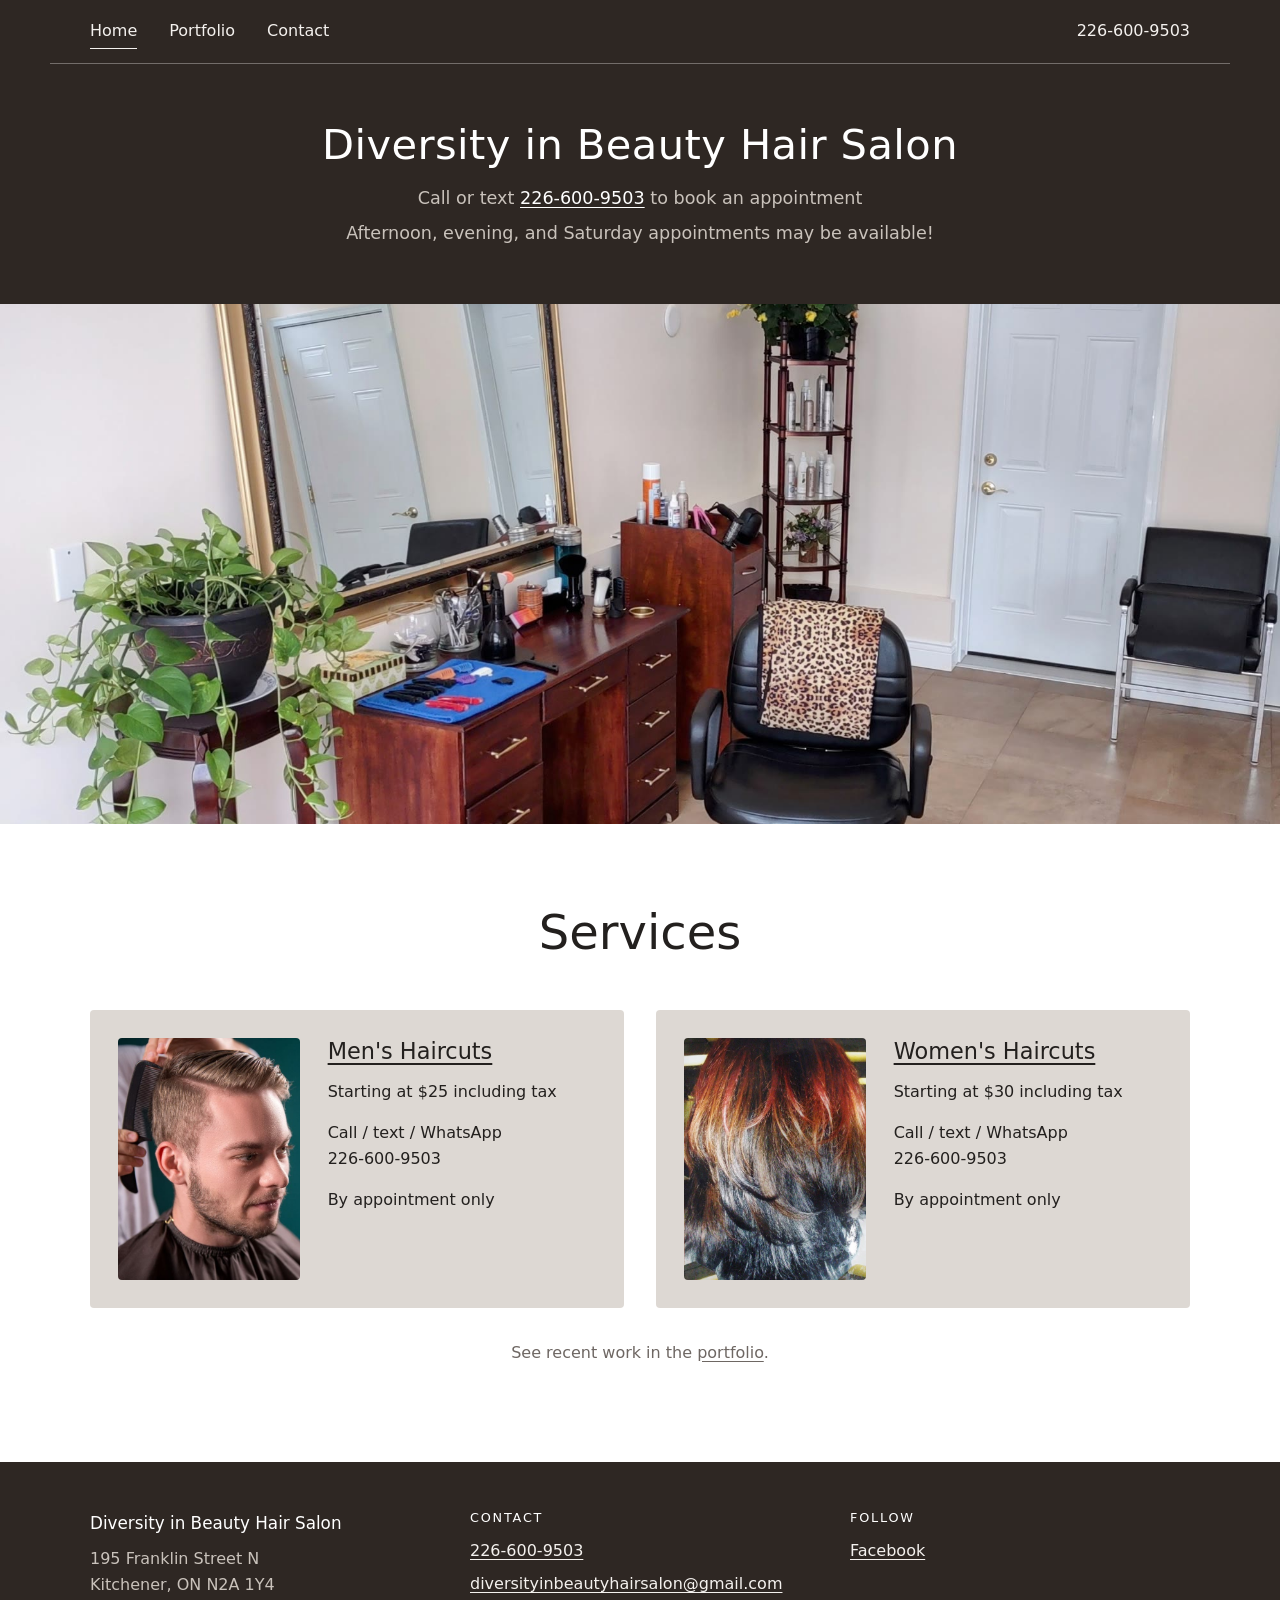
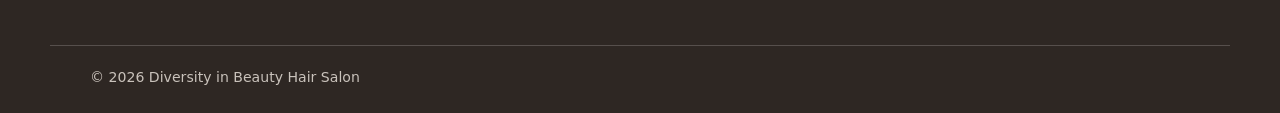
==== commit ff3bc504: "Add the salon's real photos and wire them into every page The site was shipping with grey placeholde" ====
--- a/index.html
+++ b/index.html
@@ -12,7 +12,7 @@
   <meta property="og:description" content="Men's and women's haircuts in Kitchener, ON. By appointment — call or text 226-600-9503." />
   <meta property="og:type" content="website" />
   <meta property="og:url" content="https://www.diversityinbeautyhairsalon.com/" />
-  <meta property="og:image" content="https://www.diversityinbeautyhairsalon.com/assets/hero-salon.svg" />
+  <meta property="og:image" content="https://www.diversityinbeautyhairsalon.com/assets/salon-interior.jpg" />
 
   <link rel="canonical" href="https://www.diversityinbeautyhairsalon.com/" />
   <link rel="icon" href="assets/favicon.svg" type="image/svg+xml" />
@@ -24,7 +24,7 @@
     "@context": "https://schema.org",
     "@type": "HairSalon",
     "name": "Diversity in Beauty Hair Salon",
-    "image": "https://www.diversityinbeautyhairsalon.com/assets/hero-salon.svg",
+    "image": "https://www.diversityinbeautyhairsalon.com/assets/salon-interior.jpg",
     "url": "https://www.diversityinbeautyhairsalon.com/",
     "telephone": "+1-226-600-9503",
     "email": "diversityinbeautyhairsalon@gmail.com",
@@ -69,14 +69,11 @@
       </div>
     </section>
 
-    <!-- Wide salon photo.
-         To use the real photo: put it in assets/ and replace the whole
-         <div class="placeholder"> below with:
-           <img src="assets/salon.jpg" alt="Inside Diversity in Beauty Hair Salon" /> -->
+    <!-- Wide salon photo. Swap the src for a different file in assets/ to change it. -->
     <div class="hero-photo">
-      <div class="placeholder" role="img" aria-label="Photo of the salon interior">
-        <span>Salon photo</span>
-      </div>
+      <img src="assets/salon-interior.jpg" width="2000" height="1377"
+           alt="Inside Diversity in Beauty Hair Salon: a styling station with a large gold-framed mirror, a black salon chair and trailing plants"
+           fetchpriority="high" decoding="async" />
     </div>
 
     <!-- Services -->
@@ -87,8 +84,8 @@
         <div class="services">
 
           <article class="service">
-            <!-- Replace with: <img class="service-media" src="../assets/mens-haircut.jpg" alt="Men's haircut" /> -->
-            <div class="service-media placeholder" role="img" aria-label="Men's haircut photo">Photo</div>
+            <img class="service-media" src="assets/mens-haircut.jpg" width="720" height="667"
+                 alt="A man's hair being combed into a side part with a tapered fade" loading="lazy" decoding="async" />
             <div>
               <h3>Men's Haircuts</h3>
               <p class="price">Starting at $25 including tax</p>
@@ -98,8 +95,8 @@
           </article>
 
           <article class="service">
-            <!-- Replace with: <img class="service-media" src="../assets/womens-haircut.jpg" alt="Women's haircut" /> -->
-            <div class="service-media placeholder" role="img" aria-label="Women's haircut photo">Photo</div>
+            <img class="service-media" src="assets/womens-haircut.jpg" width="565" height="900"
+                 alt="A layered women's cut coloured red on top, blending into black underneath" loading="lazy" decoding="async" />
             <div>
               <h3>Women's Haircuts</h3>
               <p class="price">Starting at $30 including tax</p>
--- a/css/styles.css
+++ b/css/styles.css
@@ -158,10 +158,27 @@
 .service .price { font-weight: 400; }
 
 /* ---------- Gallery (portfolio) ----------
-   A single centred column of photos, matching the current site. */
-.gallery { display: grid; gap: clamp(1rem, 3vw, 1.75rem); max-width: 860px; margin: 0 auto clamp(1.5rem, 4vw, 2.5rem); }
-.gallery-item { margin: 0; }
-.gallery-item img { width: 100%; border-radius: var(--radius); box-shadow: var(--shadow); cursor: zoom-in; }
+   The photos are a real mix of shapes — tall portraits next to wide
+   before/after panels — so this uses CSS multi-column rather than a grid.
+   Every photo keeps its own aspect ratio instead of being cropped to fit a
+   uniform tile, and the columns pack together with no ragged gaps.
+   One column on phones, two on tablets, three on desktop. */
+.gallery {
+  --gallery-gap: clamp(1rem, 3vw, 1.75rem);
+  columns: 1;
+  column-gap: var(--gallery-gap);
+  max-width: 1160px;
+  margin: 0 auto clamp(1.5rem, 4vw, 2.5rem);
+}
+@media (min-width: 640px)  { .gallery { columns: 2; } }
+@media (min-width: 1000px) { .gallery { columns: 3; } }
+
+/* break-inside stops a photo being split across two columns. */
+.gallery-item { margin: 0 0 var(--gallery-gap); break-inside: avoid; }
+.gallery-item img {
+  display: block; width: 100%; height: auto;
+  border-radius: var(--radius); box-shadow: var(--shadow); cursor: zoom-in;
+}
 .gallery-item img:hover { opacity: .93; }
 /* Placeholder tiles, shown until real photos are added */
 .gallery-item .placeholder {
@@ -195,6 +212,9 @@
 .contact-list li:last-child { border-bottom: 0; padding-bottom: 0; }
 .contact-list a { text-decoration: underline; text-underline-offset: 3px; }
 .contact-label { text-transform: uppercase; letter-spacing: .14em; font-size: .72rem; font-weight: 600; color: var(--muted); }
+/* Capped so the tall salon photo doesn't tower over the form beside it. */
+.contact-photo { display: block; width: 100%; max-height: 380px; object-fit: cover;
+                 margin-top: 1.25rem; border-radius: var(--radius); }
 
 .field { margin-bottom: 1rem; }
 .field label { display: block; margin-bottom: .3rem; font-size: .9rem; color: var(--muted); }
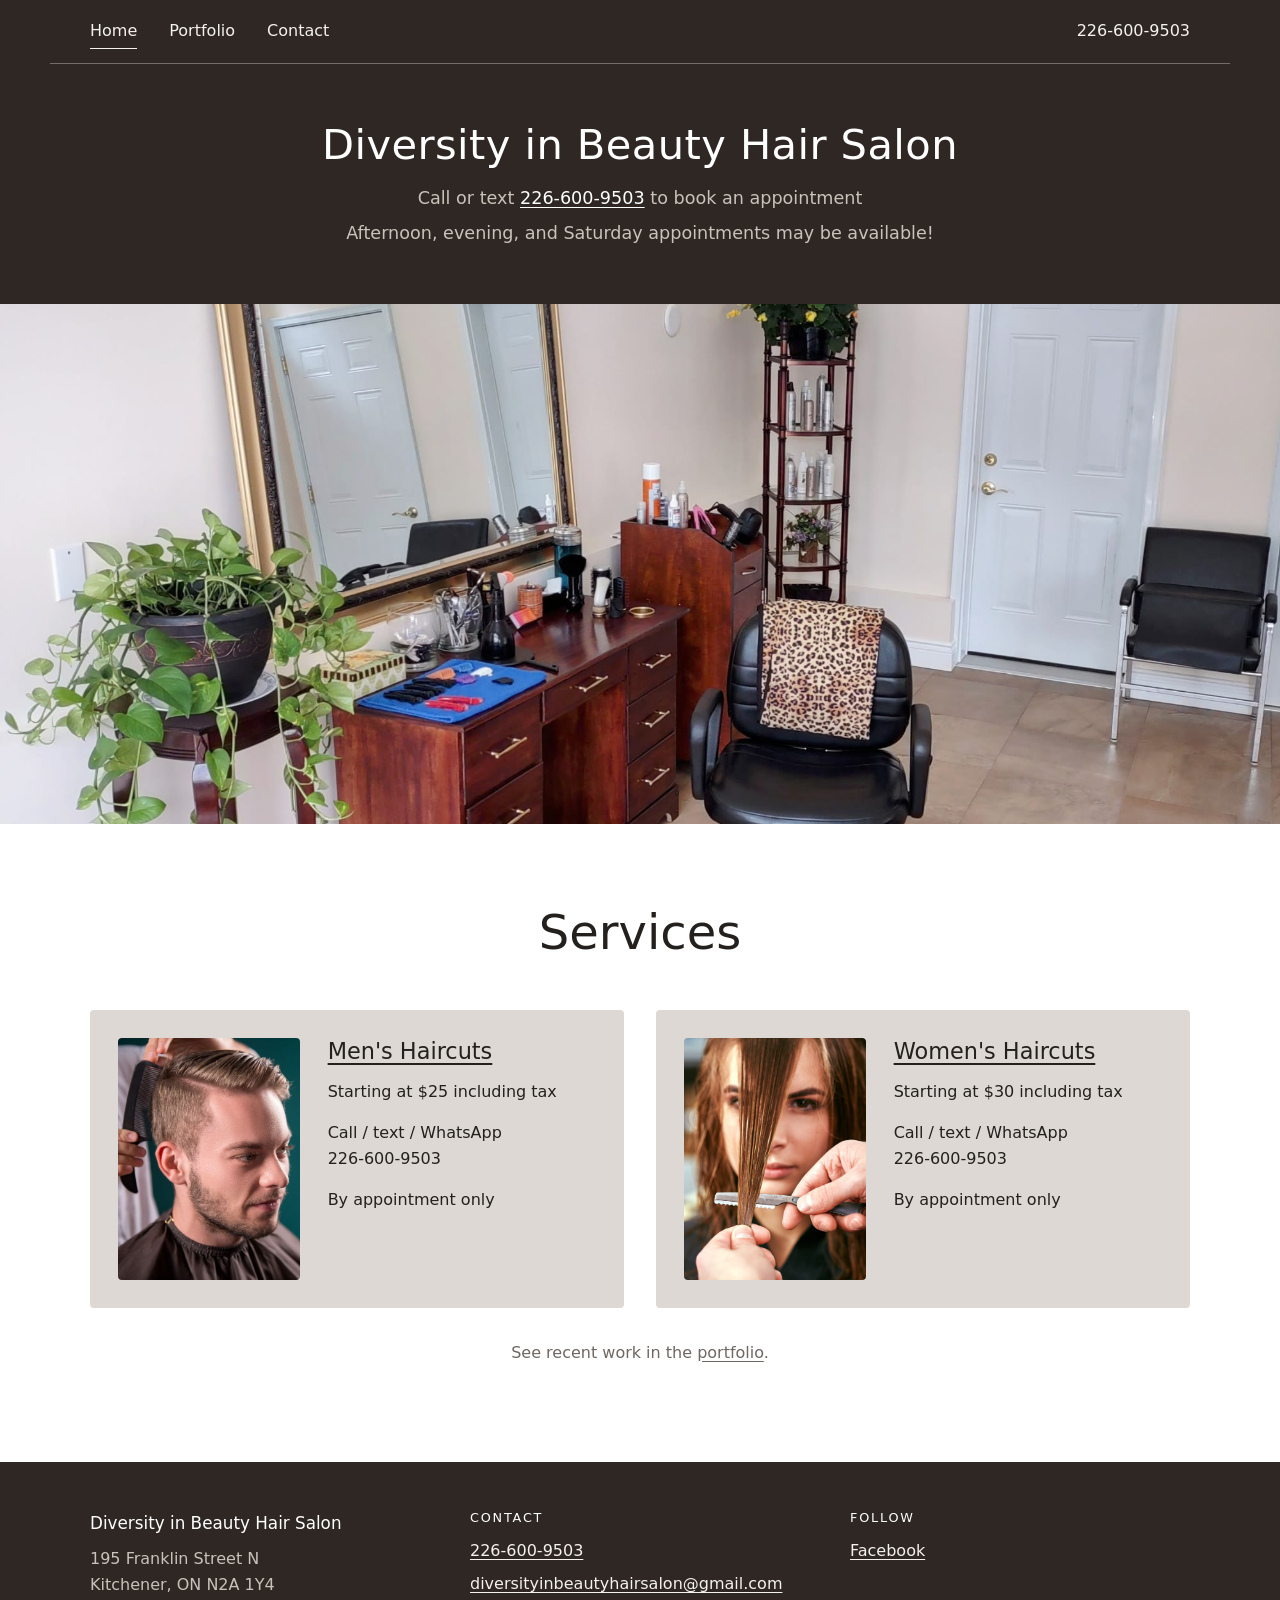
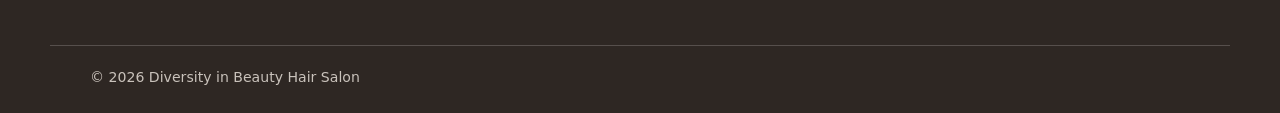
==== commit 3eead7e6: "Swap three photos around and drop the contact form Photo changes:   - Home, Women's Haircuts card: n" ====
--- a/index.html
+++ b/index.html
@@ -95,8 +95,8 @@
           </article>
 
           <article class="service">
-            <img class="service-media" src="assets/womens-haircut.jpg" width="565" height="900"
-                 alt="A layered women's cut coloured red on top, blending into black underneath" loading="lazy" decoding="async" />
+            <img class="service-media" src="assets/haircut-stock.jpg" width="2000" height="1333"
+                 alt="A stylist sectioning and cutting a woman's long hair" loading="lazy" decoding="async" />
             <div>
               <h3>Women's Haircuts</h3>
               <p class="price">Starting at $30 including tax</p>
--- a/css/styles.css
+++ b/css/styles.css
@@ -74,7 +74,6 @@
 .btn:hover { background: var(--ink-soft); text-decoration: none; }
 .btn-outline { background: transparent; color: var(--ink); }
 .btn-outline:hover { background: var(--ink); color: #fff; }
-.btn-block { width: 100%; }
 
 /* ---------- Header / nav ---------- */
 .site-header { background: var(--ink); color: var(--on-dark); }
@@ -205,28 +204,21 @@
 
 /* ---------- Contact page ---------- */
 .contact-grid { display: grid; grid-template-columns: repeat(auto-fit, minmax(min(320px, 100%), 1fr)); gap: clamp(1.5rem, 4vw, 3rem); align-items: start; }
-.contact-info, .contact-form-wrap { background: var(--panel-soft); border: 1px solid var(--line); border-radius: var(--radius); padding: clamp(1.25rem, 3vw, 1.75rem); }
-.contact-info h2, .contact-form-wrap h2 { font-size: clamp(1.3rem, 3vw, 1.6rem); }
+.contact-info { background: var(--panel-soft); border: 1px solid var(--line); border-radius: var(--radius); padding: clamp(1.25rem, 3vw, 1.75rem); }
+.contact-info h2 { font-size: clamp(1.3rem, 3vw, 1.6rem); }
+/* The phone number is the only way to book, so it carries the panel. */
+.contact-lead { margin: 0; font-size: clamp(1.6rem, 5vw, 2.1rem); line-height: 1.2; }
+.contact-lead a { text-decoration: none; }
+.contact-lead a:hover { text-decoration: underline; text-underline-offset: 4px; }
+.contact-sub { margin: .4rem 0 1.25rem; color: var(--muted); }
 .contact-list { list-style: none; padding: 0; margin: 0; }
 .contact-list li { padding: .8rem 0; border-bottom: 1px solid var(--line); display: flex; flex-direction: column; gap: .15rem; }
 .contact-list li:last-child { border-bottom: 0; padding-bottom: 0; }
 .contact-list a { text-decoration: underline; text-underline-offset: 3px; }
 .contact-label { text-transform: uppercase; letter-spacing: .14em; font-size: .72rem; font-weight: 600; color: var(--muted); }
-/* Capped so the tall salon photo doesn't tower over the form beside it. */
-.contact-photo { display: block; width: 100%; max-height: 380px; object-fit: cover;
-                 margin-top: 1.25rem; border-radius: var(--radius); }
-
-.field { margin-bottom: 1rem; }
-.field label { display: block; margin-bottom: .3rem; font-size: .9rem; color: var(--muted); }
-.field input, .field select, .field textarea {
-  width: 100%; padding: .7rem .85rem; font: inherit; color: var(--text);
-  background: #fff; border: 1px solid var(--line); border-radius: var(--radius);
-}
-.field textarea { resize: vertical; }
-.field-row { display: grid; grid-template-columns: repeat(auto-fit, minmax(min(180px, 100%), 1fr)); gap: 0 1rem; }
-.form-status { margin: .9rem 0 0; font-size: .92rem; min-height: 1.2em; }
-.form-status.success { color: #1f6b3c; }
-.form-status.error   { color: #9a2b2b; }
+/* Sits in the second grid column, opposite the contact details. */
+.contact-photo { display: block; width: 100%; height: 100%; max-height: 560px;
+                 object-fit: cover; border-radius: var(--radius); }
 
 .map-section { margin-top: clamp(2rem, 5vw, 3rem); }
 .map-section iframe { width: 100%; height: clamp(260px, 40vw, 420px); border: 0; display: block; }
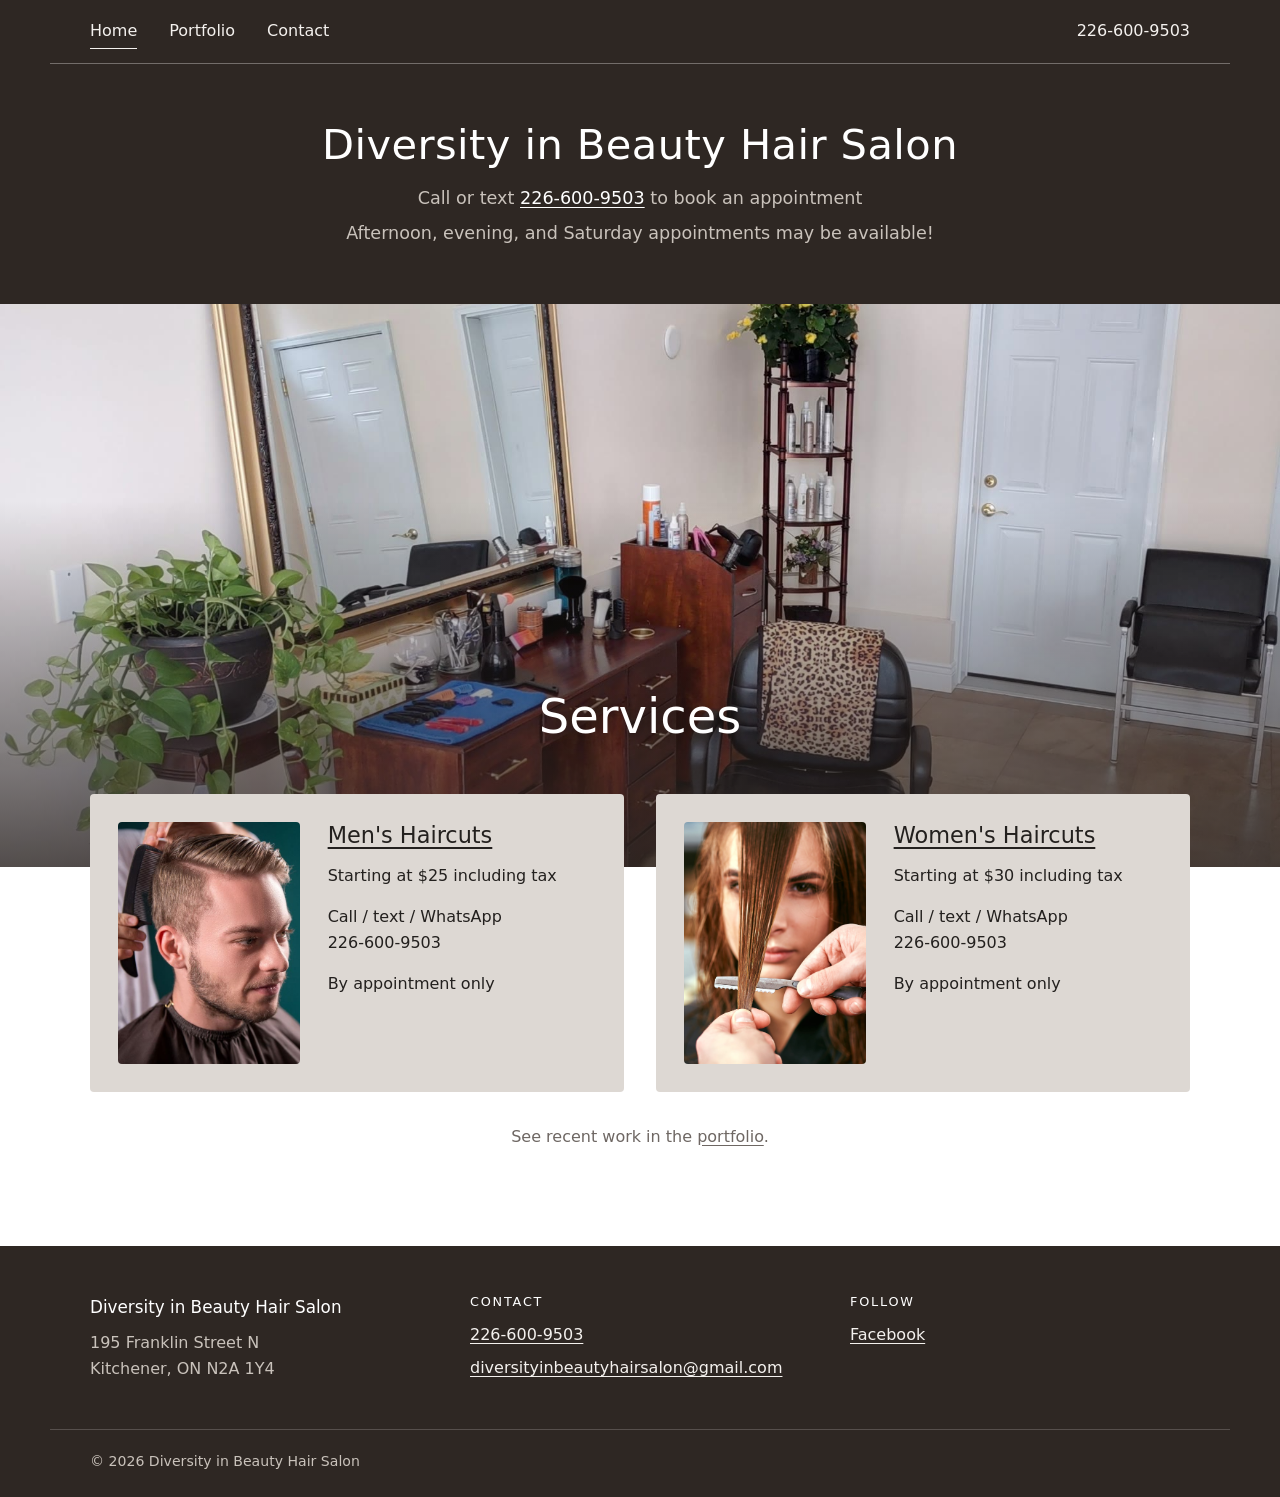
==== commit 39a4e862: "Give the home page photo more height and lift the service panels onto it On a wide monitor the salon" ====
--- a/index.html
+++ b/index.html
@@ -77,7 +77,7 @@
     </div>
 
     <!-- Services -->
-    <section class="section">
+    <section class="section services-overlap">
       <div class="container">
         <h2 class="section-title">Services</h2>
 
--- a/css/styles.css
+++ b/css/styles.css
@@ -107,9 +107,12 @@
 .hero-band p:last-child { margin-bottom: 0; }
 .hero-band a { color: #fff; text-decoration: underline; text-underline-offset: 3px; }
 
-/* Wide salon photo directly under the hero band */
-.hero-photo { width: 100%; }
-.hero-photo img { width: 100%; height: clamp(240px, 42vw, 520px); object-fit: cover; }
+/* Wide salon photo directly under the hero band.
+   The cap matters on wide monitors: the photo is 2000x1377, so at a 3400px
+   viewport `cover` scales it up 1.7x and a 520px band showed barely a fifth of
+   it. A taller cap keeps more of the room in frame. */
+.hero-photo { width: 100%; position: relative; }
+.hero-photo img { display: block; width: 100%; height: clamp(260px, 44vw, 780px); object-fit: cover; }
 /* Placeholder used until a real photo is added */
 .hero-photo .placeholder {
   width: 100%; height: clamp(240px, 42vw, 520px);
@@ -155,6 +158,34 @@
 .service p { margin: 0 0 .9rem; }
 .service p:last-child { margin-bottom: 0; }
 .service .price { font-weight: 400; }
+
+/* Desktop only: the service panels lift up over the bottom of the salon photo,
+   so the page opens as one composition instead of three stacked bands.
+
+   The section is pulled up far enough that the "Services" heading also lands on
+   the photo, which is why the photo gets a scrim across its lower half — it
+   guarantees the white heading has contrast no matter what is in the shot.
+   Below 900px there is no overlap and the heading goes back to normal. */
+@media (min-width: 900px) {
+  .hero-photo::after {
+    content: "";
+    position: absolute;
+    inset: auto 0 0 0;
+    height: 65%;
+    background: linear-gradient(to bottom, rgba(46, 39, 35, 0), rgba(46, 39, 35, .8));
+    pointer-events: none;
+  }
+
+  .services-overlap {
+    position: relative;   /* lifts the panels above the photo */
+    z-index: 2;
+    margin-top: clamp(-260px, -14vw, -140px);
+    padding-top: 0;
+  }
+  /* The scrim does most of the work; the shadow covers the case where the
+     heading lands on a bright patch of the photo, like the mirror. */
+  .services-overlap .section-title { color: #fff; text-shadow: 0 2px 14px rgba(20, 16, 14, .65); }
+}
 
 /* ---------- Gallery (portfolio) ----------
    The photos are a real mix of shapes — tall portraits next to wide
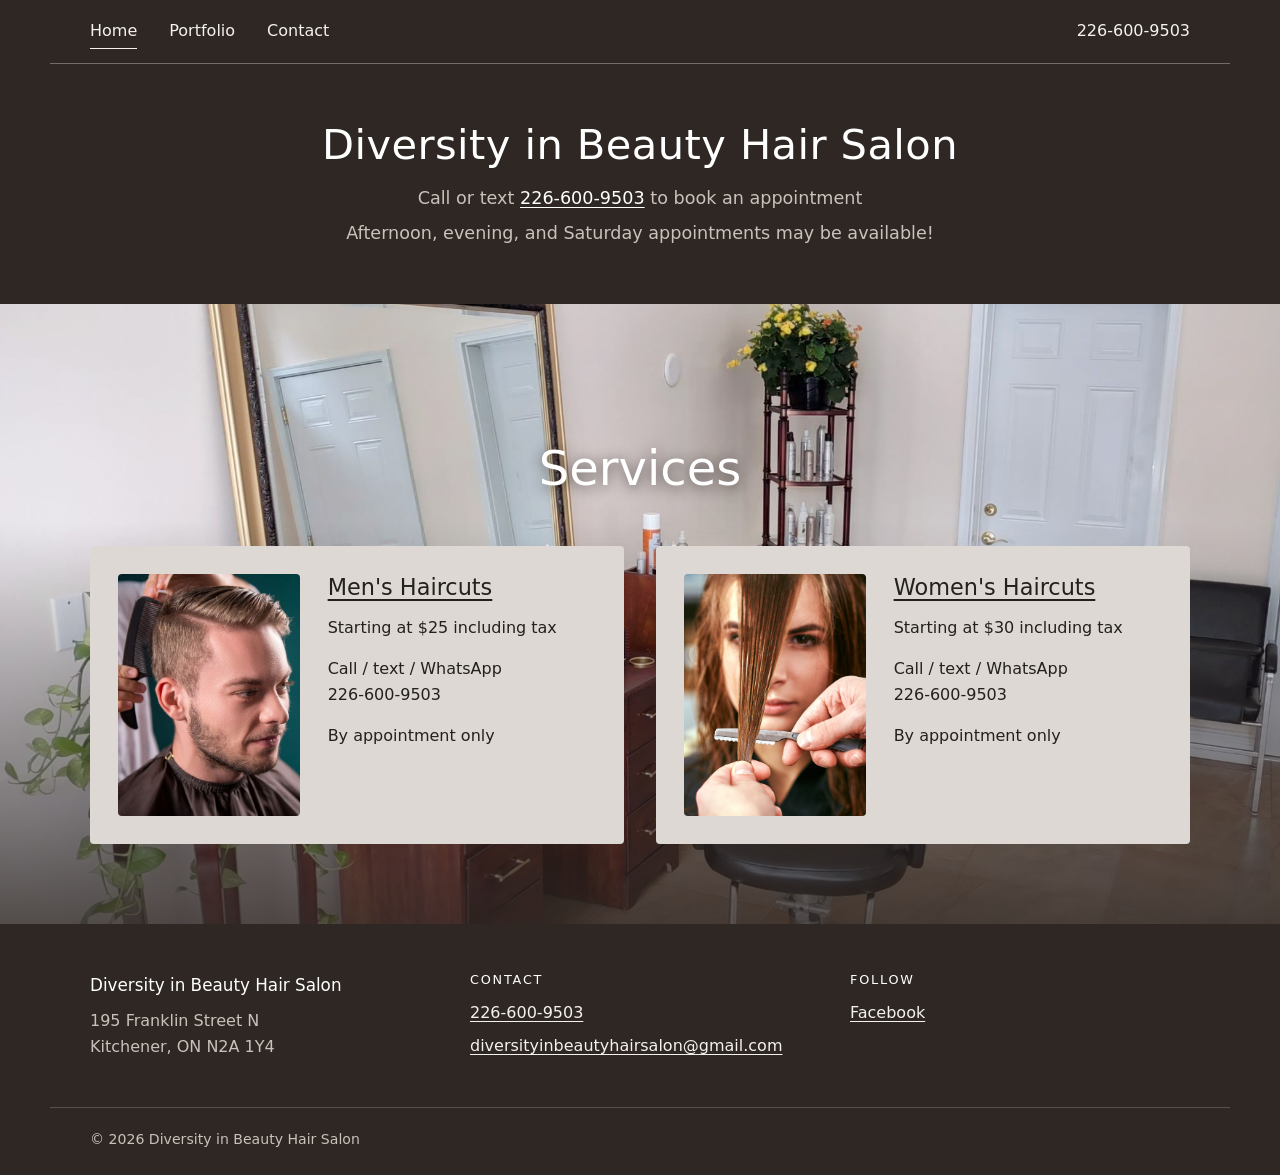
==== commit 9454dc4a: "Let the home photo fill the window and drop the portfolio pointer The photo was a fixed-height band," ====
--- a/index.html
+++ b/index.html
@@ -59,7 +59,7 @@
     </div>
   </header>
 
-  <main id="main">
+  <main id="main" class="home-main">
     <!-- Title band -->
     <section class="hero-band">
       <div class="container">
@@ -69,49 +69,49 @@
       </div>
     </section>
 
-    <!-- Wide salon photo. Swap the src for a different file in assets/ to change it. -->
-    <div class="hero-photo">
-      <img src="assets/salon-interior.jpg" width="2000" height="1377"
+    <!-- The salon photo fills whatever space is left between the title band
+         and the footer; the service panels sit on top of it. Swap the src for
+         a different file in assets/ to change the photo. -->
+    <div class="home-stage">
+      <img class="home-stage-photo" src="assets/salon-interior.jpg" width="2000" height="1377"
            alt="Inside Diversity in Beauty Hair Salon: a styling station with a large gold-framed mirror, a black salon chair and trailing plants"
            fetchpriority="high" decoding="async" />
+
+      <!-- Services -->
+      <section class="section services-overlap">
+        <div class="container">
+          <h2 class="section-title">Services</h2>
+
+          <div class="services">
+
+            <article class="service">
+              <img class="service-media" src="assets/mens-haircut.jpg" width="720" height="667"
+                   alt="A man's hair being combed into a side part with a tapered fade" loading="lazy" decoding="async" />
+              <div>
+                <h3>Men's Haircuts</h3>
+                <p class="price">Starting at $25 including tax</p>
+                <p>Call / text / WhatsApp<br /><a href="tel:+12266009503">226-600-9503</a></p>
+                <p>By appointment only</p>
+              </div>
+            </article>
+
+            <article class="service">
+              <img class="service-media" src="assets/haircut-stock.jpg" width="2000" height="1333"
+                   alt="A stylist sectioning and cutting a woman's long hair" loading="lazy" decoding="async" />
+              <div>
+                <h3>Women's Haircuts</h3>
+                <p class="price">Starting at $30 including tax</p>
+                <p>Call / text / WhatsApp<br /><a href="tel:+12266009503">226-600-9503</a></p>
+                <p>By appointment only</p>
+              </div>
+            </article>
+
+          </div>
+
+        </div>
+      </section>
     </div>
 
-    <!-- Services -->
-    <section class="section services-overlap">
-      <div class="container">
-        <h2 class="section-title">Services</h2>
-
-        <div class="services">
-
-          <article class="service">
-            <img class="service-media" src="assets/mens-haircut.jpg" width="720" height="667"
-                 alt="A man's hair being combed into a side part with a tapered fade" loading="lazy" decoding="async" />
-            <div>
-              <h3>Men's Haircuts</h3>
-              <p class="price">Starting at $25 including tax</p>
-              <p>Call / text / WhatsApp<br /><a href="tel:+12266009503">226-600-9503</a></p>
-              <p>By appointment only</p>
-            </div>
-          </article>
-
-          <article class="service">
-            <img class="service-media" src="assets/haircut-stock.jpg" width="2000" height="1333"
-                 alt="A stylist sectioning and cutting a woman's long hair" loading="lazy" decoding="async" />
-            <div>
-              <h3>Women's Haircuts</h3>
-              <p class="price">Starting at $30 including tax</p>
-              <p>Call / text / WhatsApp<br /><a href="tel:+12266009503">226-600-9503</a></p>
-              <p>By appointment only</p>
-            </div>
-          </article>
-
-        </div>
-
-        <p class="muted center" style="margin-top: 2rem;">
-          See recent work in the <a href="portfolio/" style="text-decoration:underline;text-underline-offset:3px;">portfolio</a>.
-        </p>
-      </div>
-    </section>
   </main>
 
   <!-- Footer -->
--- a/css/styles.css
+++ b/css/styles.css
@@ -33,6 +33,11 @@
 
 body {
   margin: 0;
+  /* Column layout so the home page's photo can stretch to fill whatever height
+     is left over between the title band and the footer. */
+  display: flex;
+  flex-direction: column;
+  min-height: 100vh;
   font-family: var(--font);
   color: var(--text);
   background: var(--bg);
@@ -107,20 +112,15 @@
 .hero-band p:last-child { margin-bottom: 0; }
 .hero-band a { color: #fff; text-decoration: underline; text-underline-offset: 3px; }
 
-/* Wide salon photo directly under the hero band.
-   The cap matters on wide monitors: the photo is 2000x1377, so at a 3400px
-   viewport `cover` scales it up 1.7x and a 520px band showed barely a fifth of
-   it. A taller cap keeps more of the room in frame. */
-.hero-photo { width: 100%; position: relative; }
-.hero-photo img { display: block; width: 100%; height: clamp(260px, 44vw, 780px); object-fit: cover; }
-/* Placeholder used until a real photo is added */
-.hero-photo .placeholder {
-  width: 100%; height: clamp(240px, 42vw, 520px);
-  display: grid; place-items: center;
-  background: linear-gradient(135deg, #4a403a, #2e2723);
-  color: rgba(255,255,255,.8);
-}
-.hero-photo .placeholder span { border: 1px dashed rgba(255,255,255,.45); padding: .5rem 1rem; border-radius: var(--radius); font-size: .9rem; }
+/* ---------- Home stage: salon photo + the service panels on top of it ----------
+   On phones this is an ordinary photo with the panels stacked underneath.
+   The desktop treatment is in the min-width: 900px block further down. */
+/* Grows to fill the window on every page, so a short page (404) still puts
+   the footer at the bottom rather than mid-screen. */
+main { flex: 1 0 auto; }
+.home-main { display: flex; flex-direction: column; }
+.home-stage { position: relative; width: 100%; }
+.home-stage-photo { width: 100%; height: clamp(260px, 44vw, 420px); object-fit: cover; }
 
 /* ---------- Sections ---------- */
 .section { padding: clamp(2.5rem, 7vw, 5rem) 0; }
@@ -167,7 +167,25 @@
    guarantees the white heading has contrast no matter what is in the shot.
    Below 900px there is no overlap and the heading goes back to normal. */
 @media (min-width: 900px) {
-  .hero-photo::after {
+  /* The stage takes every pixel the header, title band and footer don't use,
+     so the photo reaches the footer however tall the window is. min-height
+     covers short windows, where the panels would otherwise be squeezed. */
+  .home-stage {
+    flex: 1 0 auto;
+    display: flex;
+    flex-direction: column;
+    justify-content: flex-end;
+    min-height: 620px;
+  }
+
+  /* Taken out of flow so it fills the stage rather than sizing it. */
+  .home-stage-photo {
+    position: absolute;
+    inset: 0;
+    height: 100%;
+  }
+
+  .home-stage::after {
     content: "";
     position: absolute;
     inset: auto 0 0 0;
@@ -179,8 +197,6 @@
   .services-overlap {
     position: relative;   /* lifts the panels above the photo */
     z-index: 2;
-    margin-top: clamp(-260px, -14vw, -140px);
-    padding-top: 0;
   }
   /* The scrim does most of the work; the shadow covers the case where the
      heading lands on a bright patch of the photo, like the mirror. */
@@ -255,7 +271,7 @@
 .map-section iframe { width: 100%; height: clamp(260px, 40vw, 420px); border: 0; display: block; }
 
 /* ---------- Footer ---------- */
-.site-footer { background: var(--ink); color: var(--on-dark); padding: clamp(2rem, 5vw, 3rem) 0 1.5rem; margin-top: 0; }
+.site-footer { flex-shrink: 0; background: var(--ink); color: var(--on-dark); padding: clamp(2rem, 5vw, 3rem) 0 1.5rem; margin-top: 0; }
 .footer-grid { display: grid; grid-template-columns: repeat(auto-fit, minmax(min(200px, 100%), 1fr)); gap: clamp(1.25rem, 4vw, 2.5rem); }
 .site-footer h4 { color: #fff; font-size: .8rem; text-transform: uppercase; letter-spacing: .14em; font-weight: 500; margin-bottom: .8rem; }
 .site-footer p { color: var(--on-dark-mut); margin: 0 0 .4rem; }
